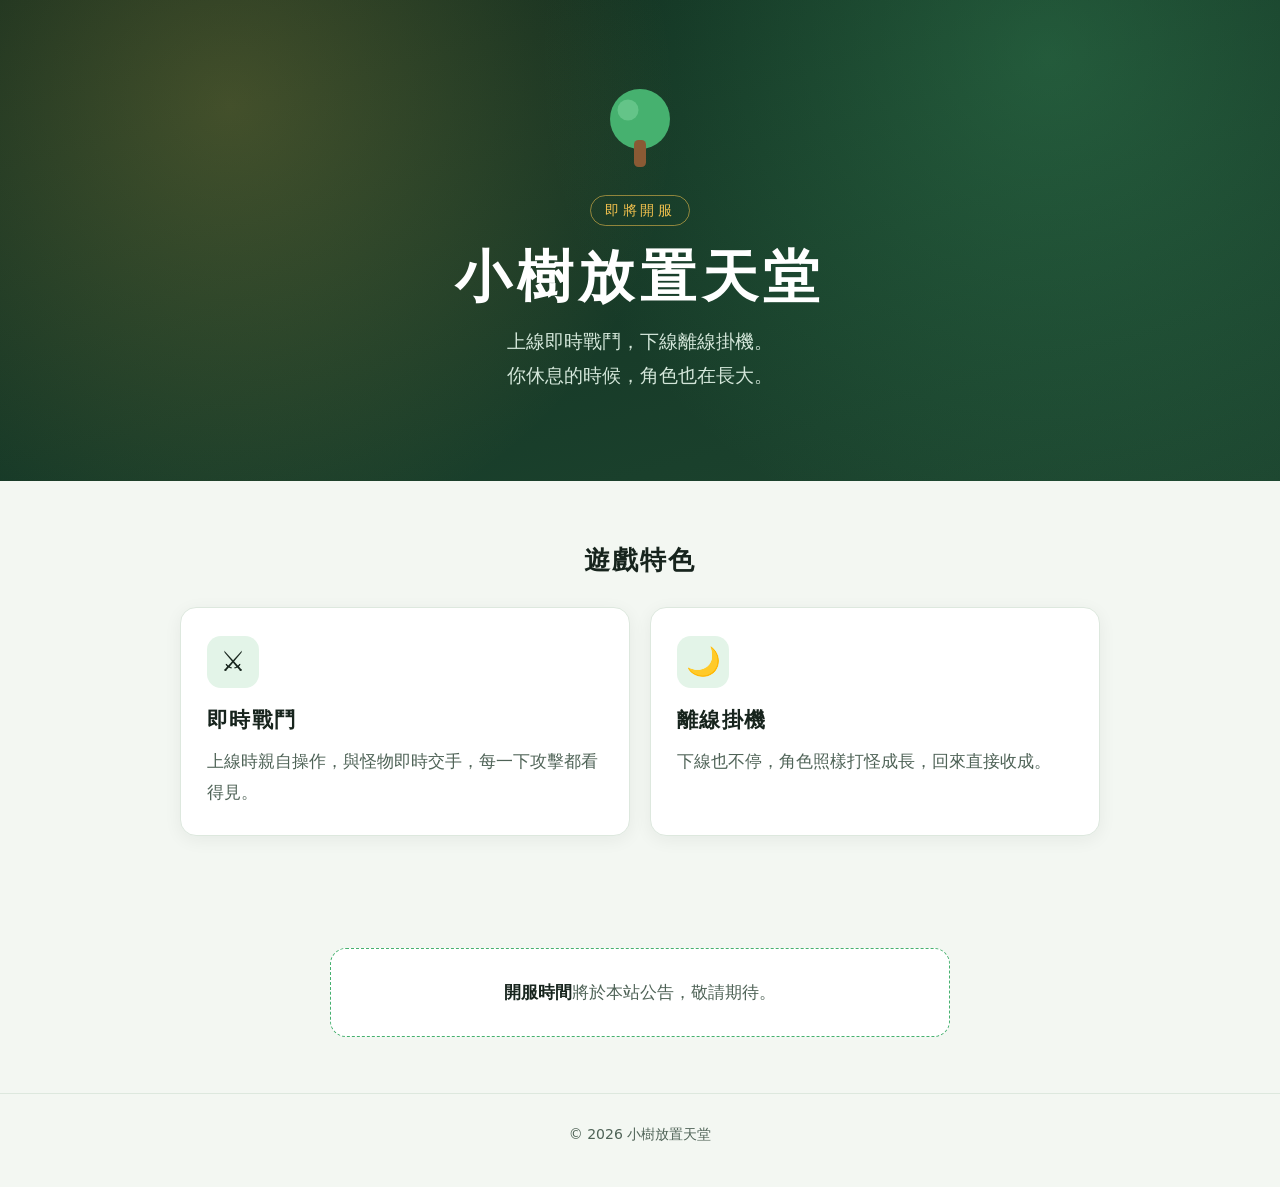
==== index.html @ 63364df4 "小樹放置天堂 即將開服首頁草稿 Co-Authored-By: Claude Opus 5.5 <noreply@anthropic.com>" ====
<!doctype html>
<html lang="zh-Hant">
<head>
<meta charset="utf-8">
<meta name="viewport" content="width=device-width, initial-scale=1">
<title>小樹放置天堂|即將開服</title>
<meta name="description" content="小樹放置天堂即將開服。上線即時戰鬥，下線離線掛機，角色不停成長。">
<meta name="theme-color" content="#0f2a1d">
<link rel="icon" href="data:image/svg+xml,%3Csvg xmlns='http://www.w3.org/2000/svg' viewBox='0 0 64 64'%3E%3Ccircle cx='32' cy='26' r='20' fill='%2346b16f'/%3E%3Crect x='28' y='40' width='8' height='18' rx='3' fill='%238a5a34'/%3E%3C/svg%3E">
<style>
  :root {
    --ink: #17241d;
    --ink-soft: #4f6357;
    --bg: #f3f7f2;
    --card: #ffffff;
    --line: #dde8de;
    --forest: #0f2a1d;
    --forest-2: #1d4630;
    --leaf: #46b16f;
    --leaf-soft: #e3f4e8;
    --sun: #f2c14e;
  }
  * { box-sizing: border-box; }
  body {
    margin: 0;
    background: var(--bg);
    color: var(--ink);
    font-family: "Noto Sans TC", "PingFang TC", "Microsoft JhengHei", system-ui, sans-serif;
    font-size: 17px;
    line-height: 1.8;
  }
  .wrap { max-width: 960px; margin: 0 auto; padding: 0 20px; }

  .hero {
    background:
      radial-gradient(circle at 18% 22%, rgba(242,193,78,.22), transparent 40%),
      radial-gradient(circle at 82% 12%, rgba(70,177,111,.30), transparent 45%),
      linear-gradient(165deg, var(--forest) 0%, var(--forest-2) 100%);
    color: #fff;
    padding: 80px 0 88px;
    text-align: center;
  }
  .tree { width: 96px; height: 96px; margin: 0 auto 18px; display: block; }
  .tag {
    display: inline-block; font-size: 14px; letter-spacing: .25em;
    color: var(--sun); border: 1px solid rgba(242,193,78,.55);
    padding: 2px 14px; border-radius: 999px; margin-bottom: 16px;
  }
  h1 { font-size: clamp(34px, 8vw, 56px); margin: 0 0 12px; letter-spacing: .1em; line-height: 1.25; }
  .lead { margin: 0 auto; max-width: 560px; color: #d3e6d9; font-size: 19px; }

  section { padding: 56px 0; }
  h2 { font-size: 26px; margin: 0 0 24px; letter-spacing: .08em; text-align: center; }

  .features { display: grid; grid-template-columns: repeat(auto-fit, minmax(260px, 1fr)); gap: 20px; }
  .card {
    background: var(--card); border: 1px solid var(--line); border-radius: 16px;
    padding: 28px 26px; box-shadow: 0 4px 18px rgba(15,42,29,.06);
  }
  .card .icon {
    width: 52px; height: 52px; border-radius: 14px; background: var(--leaf-soft);
    display: flex; align-items: center; justify-content: center; font-size: 28px; margin-bottom: 14px;
  }
  .card h3 { margin: 0 0 6px; font-size: 21px; letter-spacing: .06em; }
  .card p { margin: 0; color: var(--ink-soft); }

  .notice {
    background: var(--card); border: 1px dashed var(--leaf); border-radius: 16px;
    padding: 28px 24px; text-align: center; max-width: 620px; margin: 0 auto;
  }
  .notice p { margin: 0; color: var(--ink-soft); }
  .notice strong { color: var(--ink); }

  footer { padding: 28px 0 40px; text-align: center; color: var(--ink-soft); font-size: 14px; border-top: 1px solid var(--line); }
</style>
</head>
<body>

<header class="hero">
  <div class="wrap">
    <svg class="tree" viewBox="0 0 64 64" aria-hidden="true">
      <circle cx="32" cy="26" r="20" fill="#46b16f"/>
      <circle cx="24" cy="20" r="7" fill="#6cc98e" opacity=".8"/>
      <rect x="28" y="40" width="8" height="18" rx="3" fill="#8a5a34"/>
    </svg>
    <div class="tag">即將開服</div>
    <h1>小樹放置天堂</h1>
    <p class="lead">上線即時戰鬥，下線離線掛機。<br>你休息的時候，角色也在長大。</p>
  </div>
</header>

<main>
  <section>
    <div class="wrap">
      <h2>遊戲特色</h2>
      <div class="features">
        <div class="card">
          <div class="icon" aria-hidden="true">⚔️</div>
          <h3>即時戰鬥</h3>
          <p>上線時親自操作，與怪物即時交手，每一下攻擊都看得見。</p>
        </div>
        <div class="card">
          <div class="icon" aria-hidden="true">🌙</div>
          <h3>離線掛機</h3>
          <p>下線也不停，角色照樣打怪成長，回來直接收成。</p>
        </div>
      </div>
    </div>
  </section>

  <section>
    <div class="wrap">
      <div class="notice">
        <p><strong>開服時間</strong>將於本站公告，敬請期待。</p>
      </div>
    </div>
  </section>
</main>

<footer>
  <div class="wrap">© 2026 小樹放置天堂</div>
</footer>

</body>
</html>
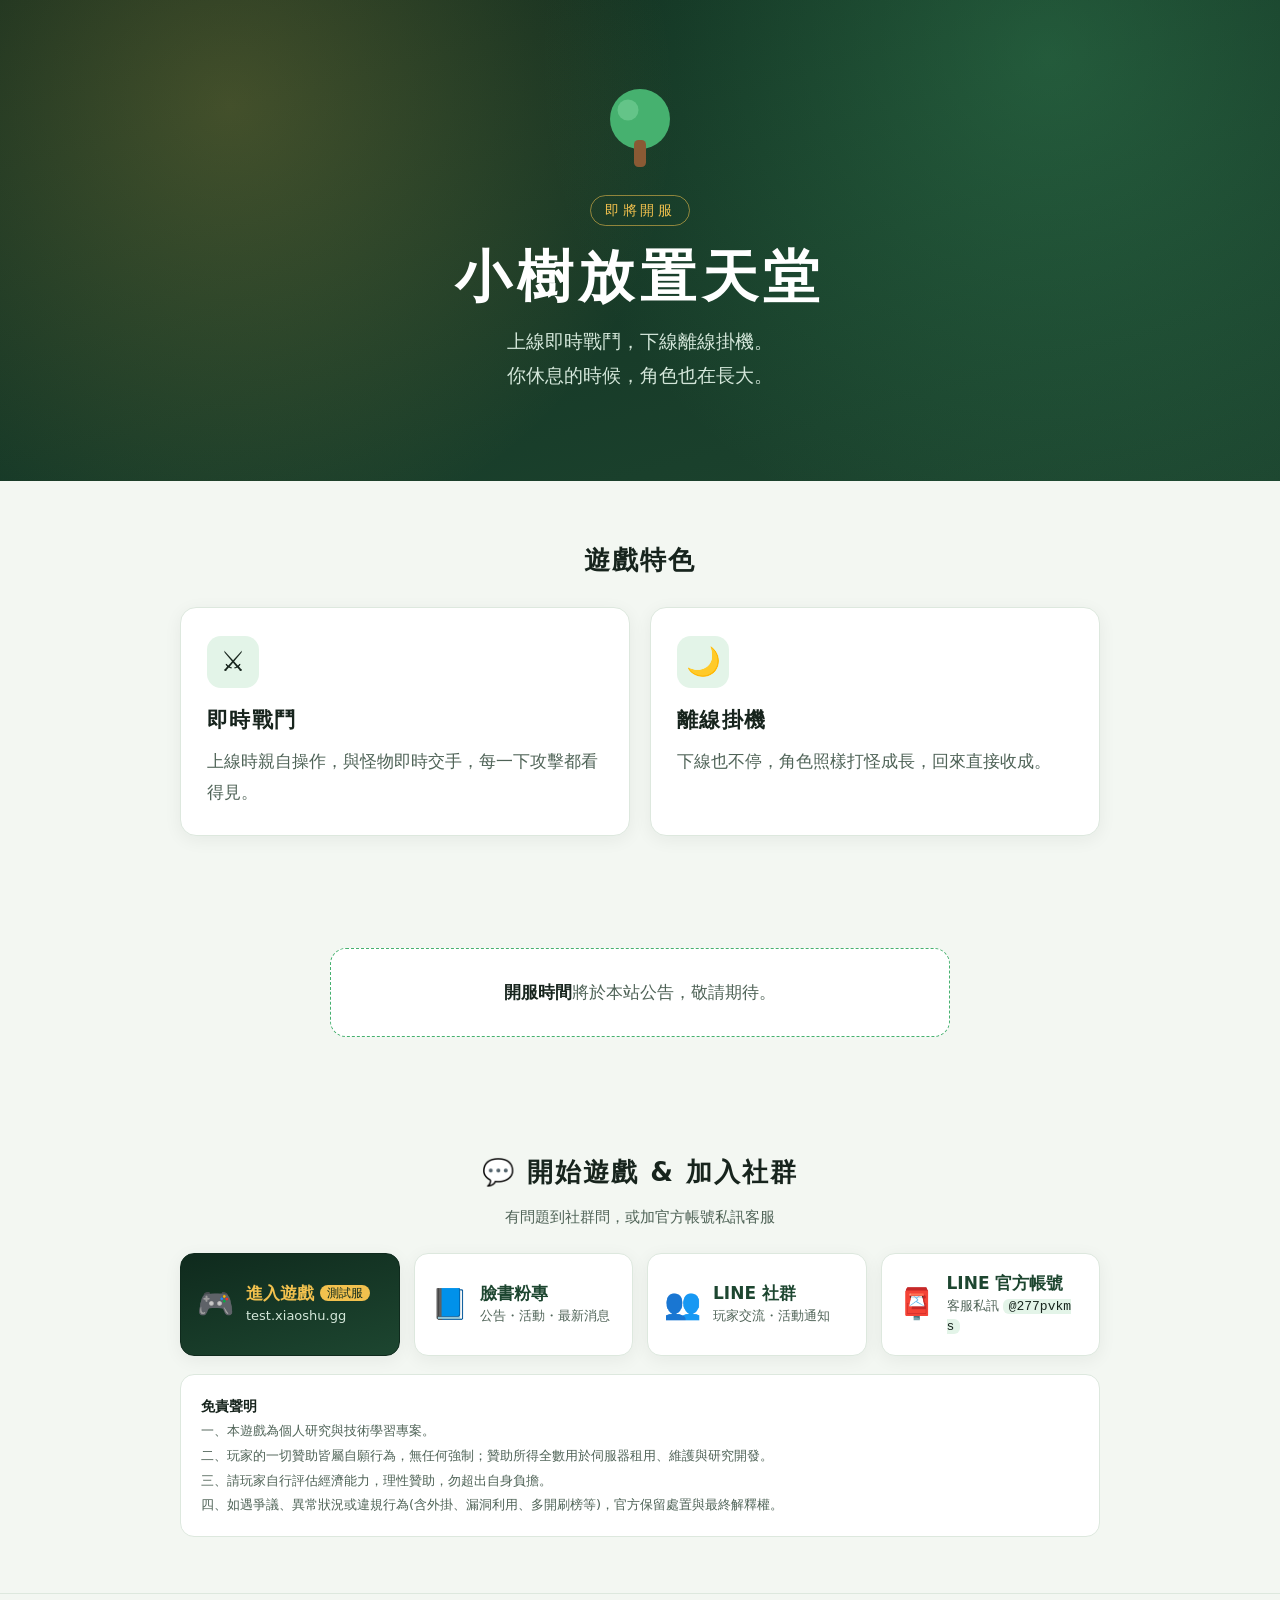
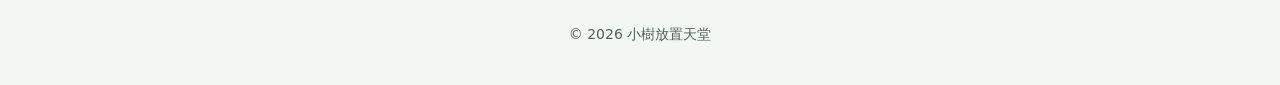
==== commit 3e231127: "首頁加「開始遊戲 & 加入社群」:進入遊戲(測試服)、臉書粉專、LINE 社群、LINE 官方帳號 @277pvkms+免責聲明 Co-Authored-By: Claude Opus 5.5 <no" ====
--- a/index.html
+++ b/index.html
@@ -71,6 +71,30 @@
   .notice p { margin: 0; color: var(--ink-soft); }
   .notice strong { color: var(--ink); }
 
+  /* 開始遊戲 & 加入社群(版面參考阿肥官網首頁最下方) */
+  .sub { text-align: center; color: var(--ink-soft); font-size: 15px; margin: -16px 0 22px; }
+  .links { display: grid; grid-template-columns: repeat(auto-fit, minmax(200px, 1fr)); gap: 14px; }
+  .link {
+    background: var(--card); border: 1px solid var(--line); border-radius: 14px;
+    padding: 18px 16px; display: flex; align-items: center; gap: 12px;
+    color: inherit; text-decoration: none; box-shadow: 0 4px 18px rgba(15,42,29,.06);
+    transition: border-color .15s, transform .15s;
+  }
+  .link:hover { border-color: var(--leaf); transform: translateY(-2px); }
+  .link .em { font-size: 30px; flex: none; line-height: 1; }
+  .link .tt { font-size: 17px; font-weight: bold; color: var(--forest-2); line-height: 1.4; }
+  .link .dd { font-size: 13px; color: var(--ink-soft); line-height: 1.5; word-break: break-all; }
+  .link.play { background: linear-gradient(165deg, var(--forest) 0%, var(--forest-2) 100%); border-color: var(--forest); }
+  .link.play .tt { color: var(--sun); }
+  .link.play .dd { color: #d3e6d9; }
+  .badge { font-size: 12px; font-weight: normal; color: var(--forest); background: var(--sun); padding: 1px 7px; border-radius: 999px; vertical-align: 2px; }
+  .lineid { font-family: Consolas, monospace; background: var(--leaf-soft); padding: 0 6px; border-radius: 6px; color: var(--ink); }
+  .disclaimer {
+    margin-top: 18px; background: var(--card); border: 1px solid var(--line); border-radius: 14px;
+    padding: 18px 20px; font-size: 13px; color: var(--ink-soft); line-height: 1.9;
+  }
+  .disclaimer b { color: var(--ink); font-size: 14px; }
+
   footer { padding: 28px 0 40px; text-align: center; color: var(--ink-soft); font-size: 14px; border-top: 1px solid var(--line); }
 </style>
 </head>
@@ -115,6 +139,25 @@
       </div>
     </div>
   </section>
+
+  <section>
+    <div class="wrap">
+      <h2>💬 開始遊戲 &amp; 加入社群</h2>
+      <p class="sub">有問題到社群問，或加官方帳號私訊客服</p>
+      <div class="links">
+        <a class="link play" href="https://test.xiaoshu.gg/play/" target="_blank" rel="noopener"><div class="em">🎮</div><div><div class="tt">進入遊戲 <span class="badge">測試服</span></div><div class="dd">test.xiaoshu.gg</div></div></a>
+        <a class="link" href="https://www.facebook.com/profile.php?id=61595933152010" target="_blank" rel="noopener"><div class="em">📘</div><div><div class="tt">臉書粉專</div><div class="dd">公告・活動・最新消息</div></div></a>
+        <a class="link" href="https://line.me/ti/g2/BRRPQ8UmRr-F0L3CgiE9GZdsnx08pMw7UhxCXg" target="_blank" rel="noopener"><div class="em">👥</div><div><div class="tt">LINE 社群</div><div class="dd">玩家交流・活動通知</div></div></a>
+        <a class="link" href="https://line.me/R/ti/p/%40277pvkms" target="_blank" rel="noopener"><div class="em">📮</div><div><div class="tt">LINE 官方帳號</div><div class="dd">客服私訊 <span class="lineid">@277pvkms</span></div></div></a>
+      </div>
+      <div class="disclaimer"><b>免責聲明</b><br>
+        一、本遊戲為個人研究與技術學習專案。<br>
+        二、玩家的一切贊助皆屬自願行為，無任何強制；贊助所得全數用於伺服器租用、維護與研究開發。<br>
+        三、請玩家自行評估經濟能力，理性贊助，勿超出自身負擔。<br>
+        四、如遇爭議、異常狀況或違規行為(含外掛、漏洞利用、多開刷榜等)，官方保留處置與最終解釋權。
+      </div>
+    </div>
+  </section>
 </main>
 
 <footer>
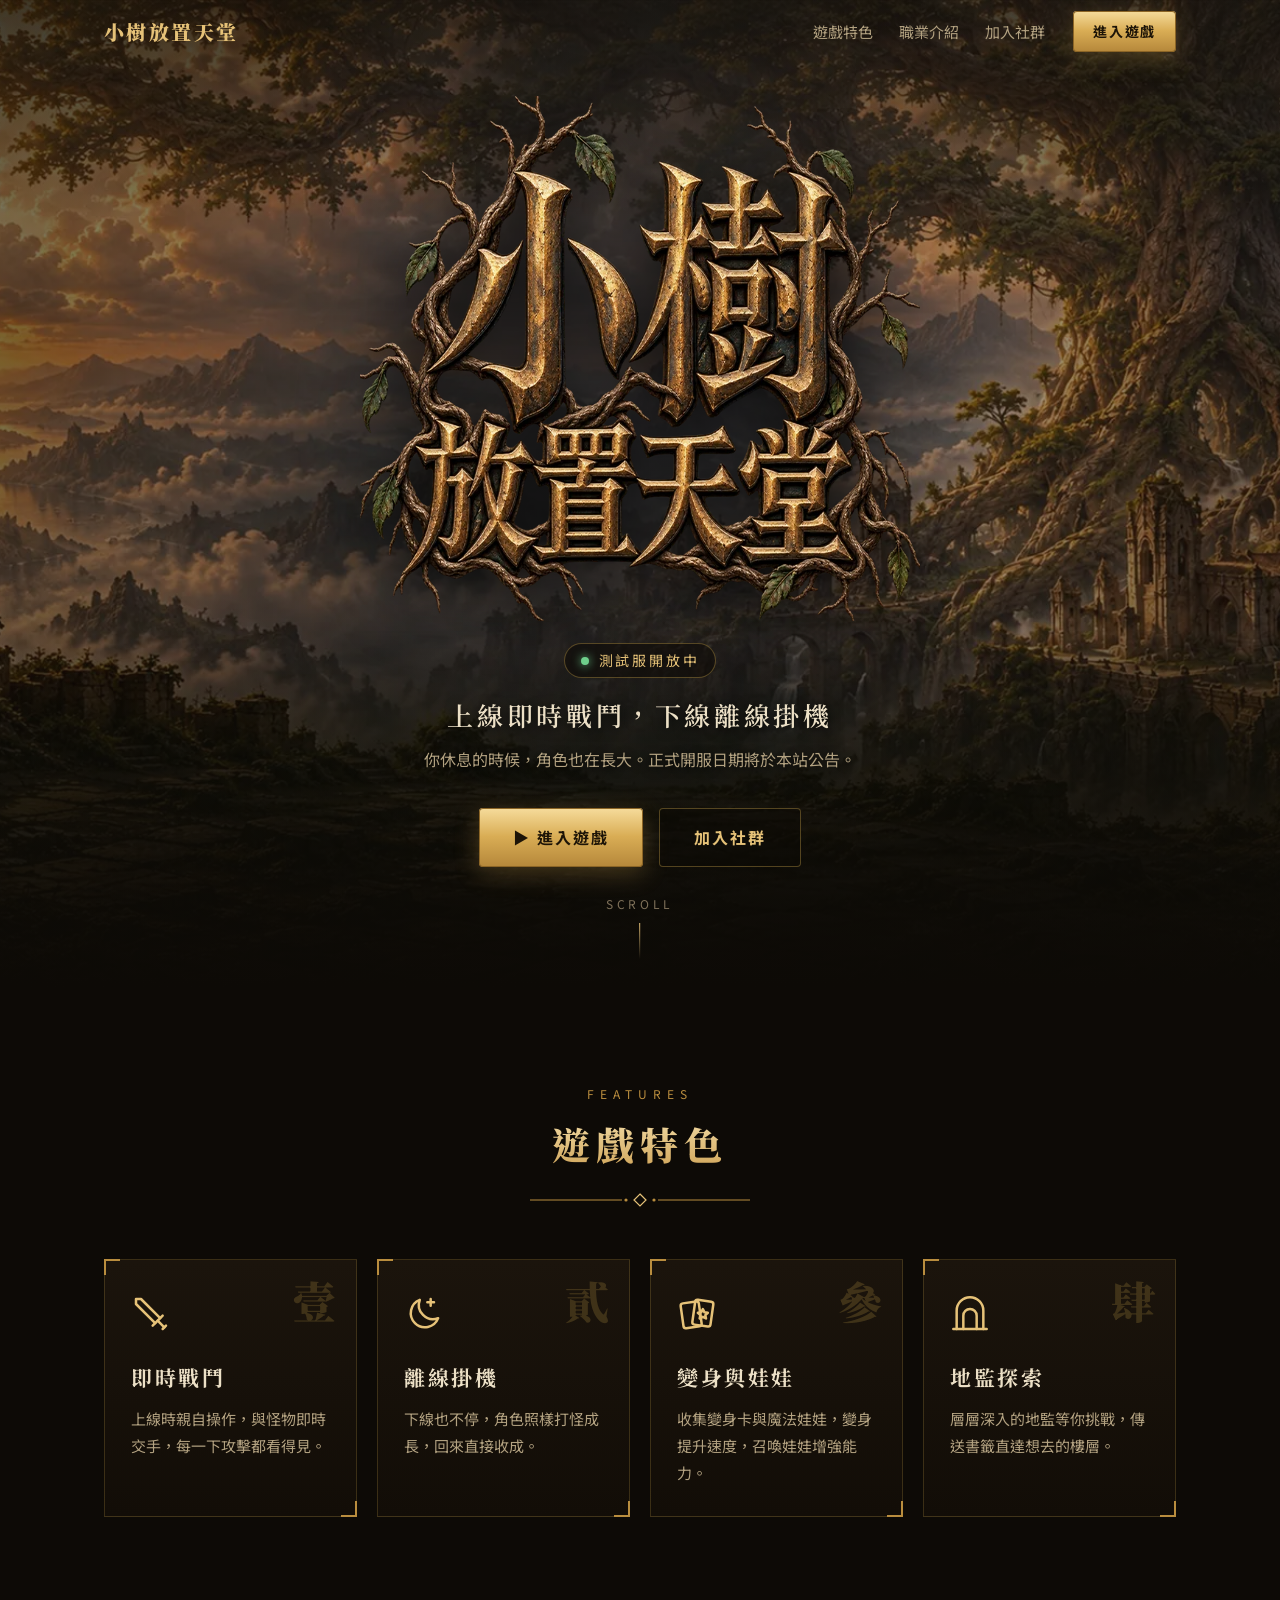
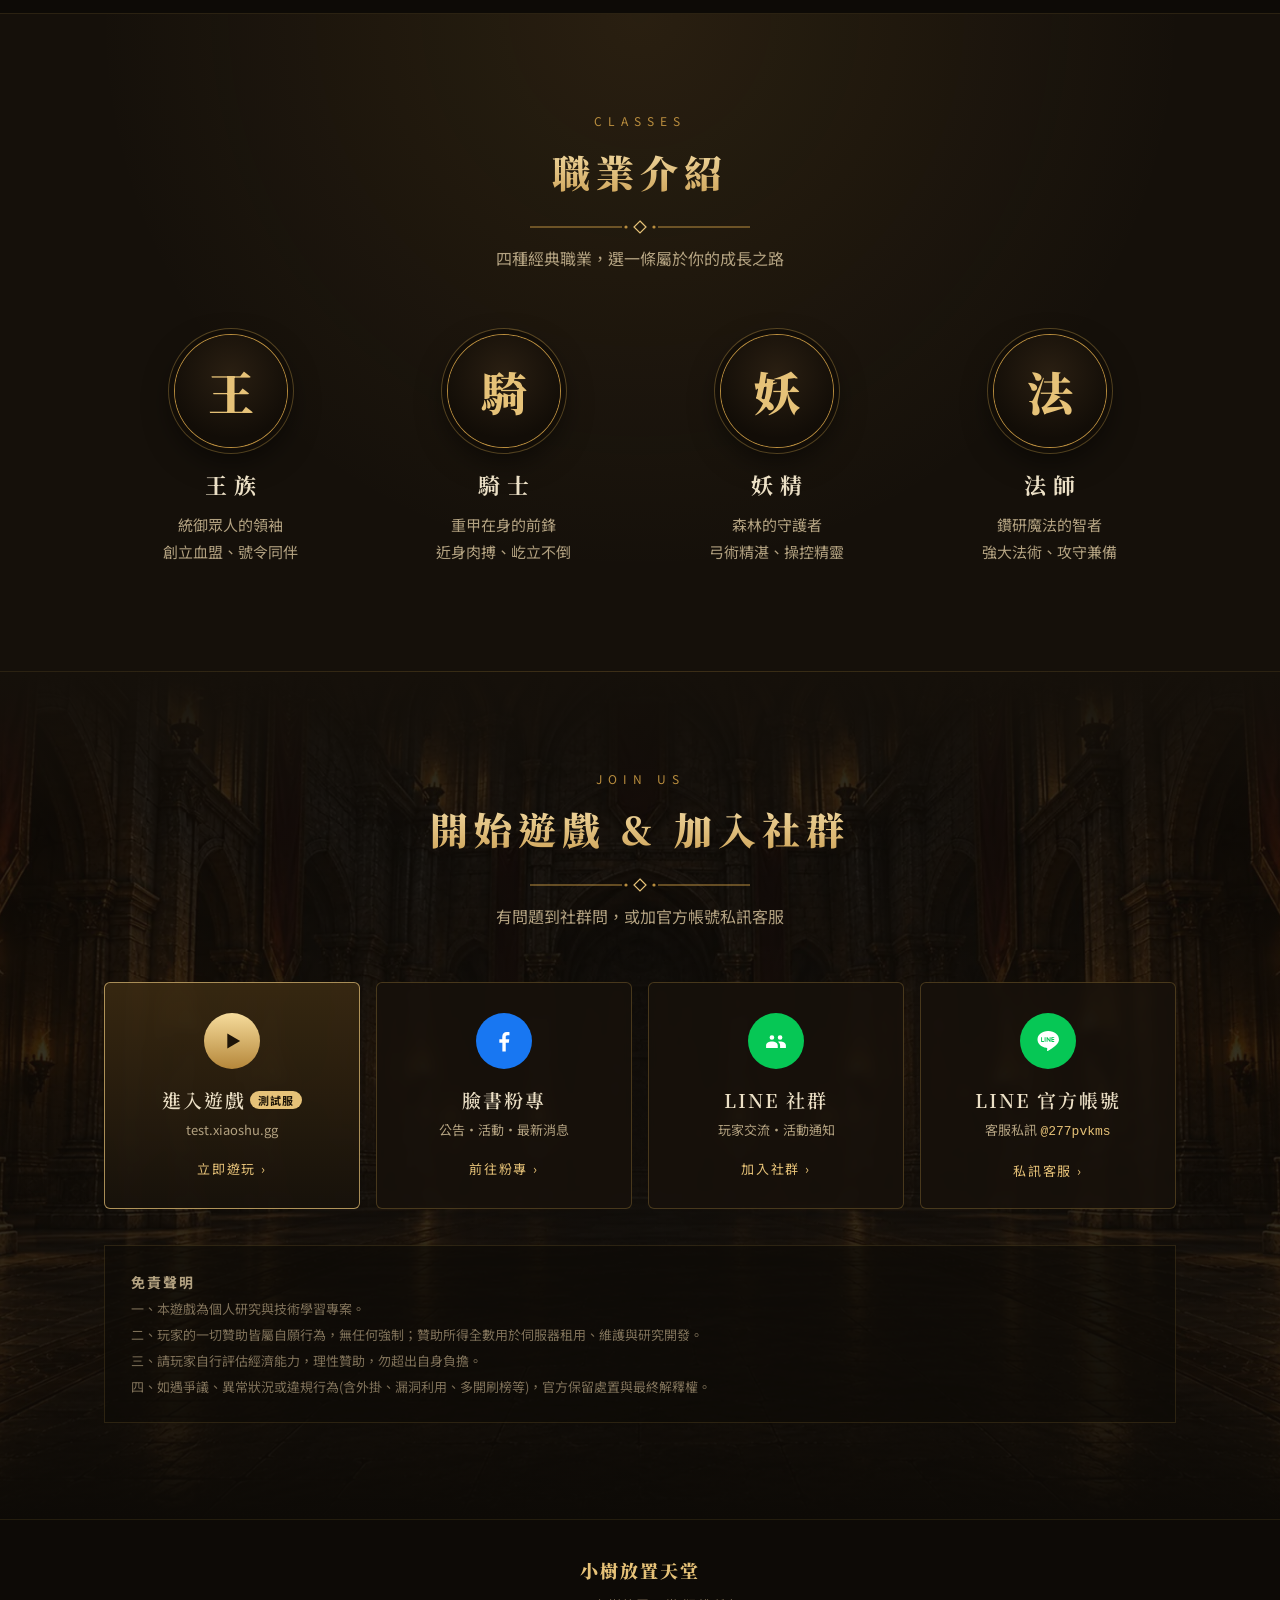
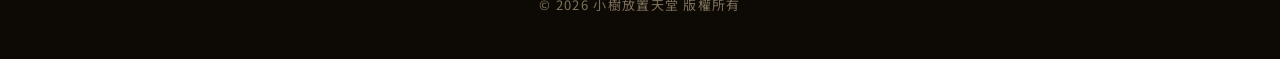
==== commit a980ba25: "官網改版:深色金屬古風(遊戲登入背景+金色標題字),加遊戲特色、職業介紹、社群入口、免責聲明 Co-Authored-By: Claude Opus 5.5 <noreply@anthropic.co" ====
--- a/index.html
+++ b/index.html
@@ -3,153 +3,334 @@
 <head>
 <meta charset="utf-8">
 <meta name="viewport" content="width=device-width, initial-scale=1">
-<title>小樹放置天堂|即將開服</title>
-<meta name="description" content="小樹放置天堂即將開服。上線即時戰鬥，下線離線掛機，角色不停成長。">
-<meta name="theme-color" content="#0f2a1d">
-<link rel="icon" href="data:image/svg+xml,%3Csvg xmlns='http://www.w3.org/2000/svg' viewBox='0 0 64 64'%3E%3Ccircle cx='32' cy='26' r='20' fill='%2346b16f'/%3E%3Crect x='28' y='40' width='8' height='18' rx='3' fill='%238a5a34'/%3E%3C/svg%3E">
+<title>小樹放置天堂|官方網站</title>
+<meta name="description" content="小樹放置天堂:上線即時戰鬥，下線離線掛機。王族、騎士、妖精、法師，收集變身與魔法娃娃，深入地監冒險。測試服開放中。">
+<meta name="theme-color" content="#0d0a06">
+<meta property="og:title" content="小樹放置天堂">
+<meta property="og:description" content="上線即時戰鬥，下線離線掛機。你休息的時候，角色也在長大。">
+<meta property="og:image" content="https://xiaoshu.gg/img/hero.webp">
+<link rel="icon" href="data:image/svg+xml,%3Csvg xmlns='http://www.w3.org/2000/svg' viewBox='0 0 64 64'%3E%3Crect width='64' height='64' rx='14' fill='%230d0a06'/%3E%3Ccircle cx='32' cy='26' r='17' fill='%23c9a24a'/%3E%3Crect x='28' y='38' width='8' height='18' rx='3' fill='%238a5a34'/%3E%3C/svg%3E">
+<link rel="preconnect" href="https://fonts.googleapis.com">
+<link rel="preconnect" href="https://fonts.gstatic.com" crossorigin>
+<link href="https://fonts.googleapis.com/css2?family=Noto+Serif+TC:wght@600;900&family=Noto+Sans+TC:wght@400;500;700&display=swap" rel="stylesheet">
+<link rel="preload" as="image" href="img/hero.webp" media="(min-width: 721px)">
+<link rel="preload" as="image" href="img/hero-m.webp" media="(max-width: 720px)">
 <style>
   :root {
-    --ink: #17241d;
-    --ink-soft: #4f6357;
-    --bg: #f3f7f2;
-    --card: #ffffff;
-    --line: #dde8de;
-    --forest: #0f2a1d;
-    --forest-2: #1d4630;
-    --leaf: #46b16f;
-    --leaf-soft: #e3f4e8;
-    --sun: #f2c14e;
+    --bg: #0d0a06;
+    --bg-2: #15100a;
+    --panel: rgba(24, 18, 11, .82);
+    --gold: #e6c278;
+    --gold-2: #b98d3e;
+    --gold-dim: rgba(201, 162, 74, .38);
+    --text: #ece0c6;
+    --text-soft: #b3a281;
+    --text-faint: #7f7159;
+    --serif: "Noto Serif TC", "Songti TC", "PMingLiU", serif;
+    --sans: "Noto Sans TC", "PingFang TC", "Microsoft JhengHei", system-ui, sans-serif;
   }
   * { box-sizing: border-box; }
+  html { scroll-behavior: smooth; }
   body {
-    margin: 0;
-    background: var(--bg);
-    color: var(--ink);
-    font-family: "Noto Sans TC", "PingFang TC", "Microsoft JhengHei", system-ui, sans-serif;
-    font-size: 17px;
-    line-height: 1.8;
-  }
-  .wrap { max-width: 960px; margin: 0 auto; padding: 0 20px; }
-
+    margin: 0; background: var(--bg); color: var(--text);
+    font-family: var(--sans); font-size: 16px; line-height: 1.8;
+    -webkit-font-smoothing: antialiased;
+  }
+  a { color: inherit; text-decoration: none; }
+  img { display: block; max-width: 100%; }
+  .wrap { max-width: 1120px; margin: 0 auto; padding: 0 24px; }
+
+  /* ── 上方導覽列 ── */
+  .nav {
+    position: fixed; inset: 0 0 auto; z-index: 10; height: 64px;
+    display: flex; align-items: center; transition: background .3s, border-color .3s;
+    border-bottom: 1px solid transparent;
+  }
+  .nav.solid { background: rgba(13, 10, 6, .9); backdrop-filter: blur(8px); border-color: rgba(201,162,74,.18); }
+  .nav .wrap { width: 100%; display: flex; align-items: center; gap: 28px; }
+  .brand { font-family: var(--serif); font-weight: 900; font-size: 20px; letter-spacing: .12em; color: var(--gold); margin-right: auto; }
+  .nav-links { display: flex; gap: 26px; font-size: 15px; color: var(--text-soft); }
+  .nav-links a:hover { color: var(--gold); }
+  .nav .btn { padding: 8px 20px; font-size: 14px; }
+
+  /* ── 按鈕 ── */
+  .btn {
+    display: inline-flex; align-items: center; justify-content: center; gap: 8px;
+    padding: 14px 34px; border-radius: 4px; font-weight: 700; letter-spacing: .12em;
+    transition: transform .15s, box-shadow .2s, background .2s;
+  }
+  .btn-gold {
+    color: #1d1407;
+    background: linear-gradient(180deg, #f6dc9c 0%, #d9ad55 48%, #b5873a 100%);
+    box-shadow: 0 0 0 1px #8c6526 inset, 0 6px 24px rgba(214, 168, 80, .28);
+  }
+  .btn-gold:hover { transform: translateY(-2px); box-shadow: 0 0 0 1px #8c6526 inset, 0 10px 32px rgba(214, 168, 80, .45); }
+  .btn-ghost { color: var(--gold); border: 1px solid var(--gold-dim); background: rgba(13,10,6,.45); }
+  .btn-ghost:hover { border-color: var(--gold); background: rgba(13,10,6,.7); }
+
+  /* ── 主視覺 ── */
   .hero {
+    position: relative; min-height: 100vh; min-height: 100svh;
+    display: flex; align-items: center; justify-content: center; text-align: center;
+    background: url(img/hero.webp) center 35% / cover no-repeat;
+    padding: 96px 0 120px;
+  }
+  .hero::before {
+    content: ""; position: absolute; inset: 0;
     background:
-      radial-gradient(circle at 18% 22%, rgba(242,193,78,.22), transparent 40%),
-      radial-gradient(circle at 82% 12%, rgba(70,177,111,.30), transparent 45%),
-      linear-gradient(165deg, var(--forest) 0%, var(--forest-2) 100%);
-    color: #fff;
-    padding: 80px 0 88px;
-    text-align: center;
-  }
-  .tree { width: 96px; height: 96px; margin: 0 auto 18px; display: block; }
-  .tag {
-    display: inline-block; font-size: 14px; letter-spacing: .25em;
-    color: var(--sun); border: 1px solid rgba(242,193,78,.55);
-    padding: 2px 14px; border-radius: 999px; margin-bottom: 16px;
-  }
-  h1 { font-size: clamp(34px, 8vw, 56px); margin: 0 0 12px; letter-spacing: .1em; line-height: 1.25; }
-  .lead { margin: 0 auto; max-width: 560px; color: #d3e6d9; font-size: 19px; }
-
-  section { padding: 56px 0; }
-  h2 { font-size: 26px; margin: 0 0 24px; letter-spacing: .08em; text-align: center; }
-
-  .features { display: grid; grid-template-columns: repeat(auto-fit, minmax(260px, 1fr)); gap: 20px; }
-  .card {
-    background: var(--card); border: 1px solid var(--line); border-radius: 16px;
-    padding: 28px 26px; box-shadow: 0 4px 18px rgba(15,42,29,.06);
-  }
-  .card .icon {
-    width: 52px; height: 52px; border-radius: 14px; background: var(--leaf-soft);
-    display: flex; align-items: center; justify-content: center; font-size: 28px; margin-bottom: 14px;
-  }
-  .card h3 { margin: 0 0 6px; font-size: 21px; letter-spacing: .06em; }
-  .card p { margin: 0; color: var(--ink-soft); }
-
-  .notice {
-    background: var(--card); border: 1px dashed var(--leaf); border-radius: 16px;
-    padding: 28px 24px; text-align: center; max-width: 620px; margin: 0 auto;
-  }
-  .notice p { margin: 0; color: var(--ink-soft); }
-  .notice strong { color: var(--ink); }
-
-  /* 開始遊戲 & 加入社群(版面參考阿肥官網首頁最下方) */
-  .sub { text-align: center; color: var(--ink-soft); font-size: 15px; margin: -16px 0 22px; }
-  .links { display: grid; grid-template-columns: repeat(auto-fit, minmax(200px, 1fr)); gap: 14px; }
+      radial-gradient(ellipse at 50% 42%, rgba(13,10,6,.15) 0%, rgba(13,10,6,.55) 70%),
+      linear-gradient(180deg, rgba(13,10,6,.55) 0%, rgba(13,10,6,0) 22%, rgba(13,10,6,0) 60%, var(--bg) 100%);
+  }
+  .hero > .wrap { position: relative; }
+  .logo { width: min(560px, 86vw); margin: 0 auto; filter: drop-shadow(0 10px 30px rgba(0,0,0,.7)); }
+  .status {
+    display: inline-flex; align-items: center; gap: 10px; margin: 22px 0 14px;
+    padding: 4px 16px; border: 1px solid var(--gold-dim); border-radius: 999px;
+    background: rgba(13,10,6,.55); color: var(--gold); font-size: 14px; letter-spacing: .2em;
+  }
+  .status i { width: 8px; height: 8px; border-radius: 50%; background: #6fd08c; box-shadow: 0 0 10px #6fd08c; }
+  .tagline {
+    font-family: var(--serif); font-weight: 600; font-size: clamp(19px, 2.6vw, 26px);
+    letter-spacing: .14em; margin: 0 0 6px; text-shadow: 0 2px 12px rgba(0,0,0,.85);
+  }
+  .tagline-2 { color: var(--text-soft); margin: 0 0 34px; text-shadow: 0 2px 10px rgba(0,0,0,.9); }
+  .cta { display: flex; gap: 16px; justify-content: center; flex-wrap: wrap; }
+  .scroll-cue {
+    position: absolute; left: 50%; bottom: 28px; transform: translateX(-50%);
+    color: var(--text-faint); font-size: 12px; letter-spacing: .3em; text-align: center;
+  }
+  .scroll-cue::after {
+    content: ""; display: block; width: 1px; height: 36px; margin: 8px auto 0;
+    background: linear-gradient(var(--gold), transparent); animation: drip 2s ease-in-out infinite;
+  }
+  @keyframes drip { 0%,100% { opacity: .3; transform: scaleY(.6); transform-origin: top; } 50% { opacity: 1; transform: scaleY(1); } }
+
+  /* ── 區塊標題 ── */
+  section { padding: 96px 0; position: relative; }
+  .sec-head { text-align: center; margin-bottom: 52px; }
+  .sec-head .en { font-size: 12px; letter-spacing: .5em; color: var(--gold-2); margin-bottom: 6px; }
+  .sec-head h2 {
+    font-family: var(--serif); font-weight: 900; font-size: clamp(28px, 4vw, 38px);
+    letter-spacing: .16em; margin: 0; color: var(--gold);
+    background: linear-gradient(180deg, #f7e3b0, #c99b4c); -webkit-background-clip: text; background-clip: text; -webkit-text-fill-color: transparent;
+  }
+  .sec-head p { color: var(--text-soft); margin: 10px 0 0; }
+  .orn { display: block; width: 220px; height: 14px; margin: 14px auto 0; }
+
+  /* ── 遊戲特色 ── */
+  .features { display: grid; grid-template-columns: repeat(4, 1fr); gap: 20px; }
+  .feat {
+    position: relative; padding: 34px 26px 30px; background: linear-gradient(180deg, #1b140c, #120d07);
+    border: 1px solid rgba(201,162,74,.22);
+    transition: border-color .2s, transform .2s;
+  }
+  .feat::before, .feat::after {
+    content: ""; position: absolute; width: 14px; height: 14px; border: 2px solid var(--gold-2);
+  }
+  .feat::before { top: -1px; left: -1px; border-right: 0; border-bottom: 0; }
+  .feat::after { bottom: -1px; right: -1px; border-left: 0; border-top: 0; }
+  .feat:hover { border-color: rgba(230,194,120,.55); transform: translateY(-4px); }
+  .feat .no { font-family: var(--serif); font-weight: 900; font-size: 44px; line-height: 1; color: rgba(201,162,74,.22); position: absolute; top: 18px; right: 20px; }
+  .feat svg { width: 40px; height: 40px; color: var(--gold); margin-bottom: 18px; }
+  .feat h3 { font-family: var(--serif); font-size: 21px; letter-spacing: .12em; margin: 0 0 8px; color: var(--text); }
+  .feat p { margin: 0; color: var(--text-soft); font-size: 15px; }
+
+  /* ── 職業 ── */
+  .classes-sec { background: radial-gradient(ellipse at 50% 0%, rgba(185,141,62,.12), transparent 60%), var(--bg-2); border-top: 1px solid rgba(201,162,74,.12); border-bottom: 1px solid rgba(201,162,74,.12); }
+  .classes { display: grid; grid-template-columns: repeat(4, 1fr); gap: 20px; }
+  .cls { text-align: center; padding: 10px 12px; }
+  .seal {
+    width: 112px; height: 112px; margin: 0 auto 18px; border-radius: 50%; display: grid; place-items: center;
+    font-family: var(--serif); font-weight: 900; font-size: 46px; color: var(--gold);
+    background: radial-gradient(circle at 50% 35%, #2a1f12, #120d07 70%);
+    box-shadow: 0 0 0 1px var(--gold-2), 0 0 0 6px #120d07, 0 0 0 7px rgba(201,162,74,.35), 0 12px 30px rgba(0,0,0,.6);
+    transition: box-shadow .25s, color .25s;
+  }
+  .cls:hover .seal { color: #fff3d0; box-shadow: 0 0 0 1px var(--gold), 0 0 0 6px #120d07, 0 0 0 7px var(--gold), 0 0 34px rgba(230,194,120,.35); }
+  .cls h3 { font-family: var(--serif); font-size: 22px; letter-spacing: .3em; margin: 0 0 6px; text-indent: .3em; }
+  .cls p { color: var(--text-soft); margin: 0; font-size: 15px; }
+
+  /* ── 社群 ── */
+  .join { background: url(img/hall.webp) center / cover no-repeat; }
+  .join::before { content: ""; position: absolute; inset: 0; background: linear-gradient(180deg, var(--bg-2) 0%, rgba(13,10,6,.82) 18%, rgba(13,10,6,.86) 82%, var(--bg) 100%); }
+  .join > .wrap { position: relative; }
+  .links { display: grid; grid-template-columns: repeat(4, 1fr); gap: 16px; }
   .link {
-    background: var(--card); border: 1px solid var(--line); border-radius: 14px;
-    padding: 18px 16px; display: flex; align-items: center; gap: 12px;
-    color: inherit; text-decoration: none; box-shadow: 0 4px 18px rgba(15,42,29,.06);
-    transition: border-color .15s, transform .15s;
-  }
-  .link:hover { border-color: var(--leaf); transform: translateY(-2px); }
-  .link .em { font-size: 30px; flex: none; line-height: 1; }
-  .link .tt { font-size: 17px; font-weight: bold; color: var(--forest-2); line-height: 1.4; }
-  .link .dd { font-size: 13px; color: var(--ink-soft); line-height: 1.5; word-break: break-all; }
-  .link.play { background: linear-gradient(165deg, var(--forest) 0%, var(--forest-2) 100%); border-color: var(--forest); }
-  .link.play .tt { color: var(--sun); }
-  .link.play .dd { color: #d3e6d9; }
-  .badge { font-size: 12px; font-weight: normal; color: var(--forest); background: var(--sun); padding: 1px 7px; border-radius: 999px; vertical-align: 2px; }
-  .lineid { font-family: Consolas, monospace; background: var(--leaf-soft); padding: 0 6px; border-radius: 6px; color: var(--ink); }
+    display: flex; flex-direction: column; align-items: center; text-align: center; gap: 4px;
+    padding: 30px 18px 26px; background: var(--panel); backdrop-filter: blur(4px);
+    border: 1px solid rgba(201,162,74,.28); border-radius: 6px;
+    transition: border-color .2s, transform .2s, box-shadow .2s;
+  }
+  .link:hover { border-color: var(--gold); transform: translateY(-4px); box-shadow: 0 14px 36px rgba(0,0,0,.5), 0 0 24px rgba(230,194,120,.12); }
+  .link .ic { width: 56px; height: 56px; border-radius: 50%; display: grid; place-items: center; margin-bottom: 10px; color: #fff; }
+  .link .ic svg { width: 28px; height: 28px; }
+  .ic.play { background: linear-gradient(180deg, #f6dc9c, #b5873a); color: #1d1407; }
+  .ic.fb { background: #1877f2; }
+  .ic.line { background: #06c755; }
+  .link .tt { font-family: var(--serif); font-size: 19px; font-weight: 600; letter-spacing: .1em; color: var(--text); }
+  .link .dd { font-size: 13px; color: var(--text-soft); }
+  .link .go { margin-top: 12px; font-size: 13px; color: var(--gold); letter-spacing: .15em; }
+  .link.featured { border-color: rgba(230,194,120,.7); background: linear-gradient(180deg, rgba(58,42,18,.9), rgba(24,18,11,.9)); }
+  .badge { font-family: var(--sans); font-size: 11px; font-weight: 700; letter-spacing: .1em; color: #1d1407; background: var(--gold); padding: 1px 8px; border-radius: 999px; vertical-align: 3px; margin-left: 4px; }
+  .lineid { font-family: Consolas, monospace; color: var(--gold); }
+
   .disclaimer {
-    margin-top: 18px; background: var(--card); border: 1px solid var(--line); border-radius: 14px;
-    padding: 18px 20px; font-size: 13px; color: var(--ink-soft); line-height: 1.9;
-  }
-  .disclaimer b { color: var(--ink); font-size: 14px; }
-
-  footer { padding: 28px 0 40px; text-align: center; color: var(--ink-soft); font-size: 14px; border-top: 1px solid var(--line); }
+    margin-top: 36px; padding: 22px 26px; border: 1px solid rgba(201,162,74,.16);
+    background: rgba(13,10,6,.7); font-size: 13px; color: var(--text-faint); line-height: 2;
+  }
+  .disclaimer b { color: var(--text-soft); font-size: 14px; letter-spacing: .15em; }
+
+  footer { padding: 34px 0 44px; text-align: center; color: var(--text-faint); font-size: 13px; letter-spacing: .1em; border-top: 1px solid rgba(201,162,74,.12); }
+  footer .brand { display: block; margin: 0 0 6px; font-size: 18px; }
+
+  /* ── 平板/手機 ── */
+  @media (max-width: 960px) {
+    .features, .classes, .links { grid-template-columns: repeat(2, 1fr); }
+  }
+  @media (max-width: 720px) {
+    .nav-links { display: none; }
+    .hero { background-image: url(img/hero-m.webp); background-position: center 30%; padding: 84px 0 96px; }
+    .logo { width: min(250px, 66vw); }
+    .status { margin-top: 14px; }
+    section { padding: 72px 0; }
+    .wrap { padding: 0 16px; }
+    .btn { padding: 13px 26px; }
+    .cta .btn { flex: 1 1 100%; max-width: 320px; }
+    .classes { gap: 28px 12px; }
+    .seal { width: 92px; height: 92px; font-size: 38px; }
+  }
+  @media (max-width: 480px) {
+    .features, .links { grid-template-columns: 1fr; }
+    .link { flex-direction: row; text-align: left; padding: 18px; gap: 14px; }
+    .link .ic { margin: 0; flex: none; width: 48px; height: 48px; }
+    .link .go { display: none; }
+  }
+  @media (prefers-reduced-motion: reduce) {
+    html { scroll-behavior: auto; }
+    .scroll-cue::after { animation: none; }
+    .feat, .link, .btn { transition: none; }
+  }
 </style>
 </head>
 <body>
 
-<header class="hero">
+<svg width="0" height="0" style="position:absolute" aria-hidden="true">
+  <defs>
+    <symbol id="orn" viewBox="0 0 220 14"><path d="M0 7h92M128 7h92" stroke="#b98d3e" stroke-width="1"/><path d="M110 1l6 6-6 6-6-6z" fill="none" stroke="#e6c278" stroke-width="1.2"/><circle cx="96" cy="7" r="1.6" fill="#b98d3e"/><circle cx="124" cy="7" r="1.6" fill="#b98d3e"/></symbol>
+  </defs>
+</svg>
+
+<nav class="nav" id="nav">
   <div class="wrap">
-    <svg class="tree" viewBox="0 0 64 64" aria-hidden="true">
-      <circle cx="32" cy="26" r="20" fill="#46b16f"/>
-      <circle cx="24" cy="20" r="7" fill="#6cc98e" opacity=".8"/>
-      <rect x="28" y="40" width="8" height="18" rx="3" fill="#8a5a34"/>
-    </svg>
-    <div class="tag">即將開服</div>
-    <h1>小樹放置天堂</h1>
-    <p class="lead">上線即時戰鬥，下線離線掛機。<br>你休息的時候，角色也在長大。</p>
+    <a class="brand" href="#top">小樹放置天堂</a>
+    <div class="nav-links">
+      <a href="#features">遊戲特色</a>
+      <a href="#classes">職業介紹</a>
+      <a href="#join">加入社群</a>
+    </div>
+    <a class="btn btn-gold" href="https://test.xiaoshu.gg/play/" target="_blank" rel="noopener">進入遊戲</a>
   </div>
+</nav>
+
+<header class="hero" id="top">
+  <div class="wrap">
+    <h1 style="margin:0"><img class="logo" src="img/logo.webp" width="760" height="525" alt="小樹放置天堂"></h1>
+    <div class="status"><i></i>測試服開放中</div>
+    <p class="tagline">上線即時戰鬥，下線離線掛機</p>
+    <p class="tagline-2">你休息的時候，角色也在長大。正式開服日期將於本站公告。</p>
+    <div class="cta">
+      <a class="btn btn-gold" href="https://test.xiaoshu.gg/play/" target="_blank" rel="noopener">▶ 進入遊戲</a>
+      <a class="btn btn-ghost" href="#join">加入社群</a>
+    </div>
+  </div>
+  <div class="scroll-cue">SCROLL</div>
 </header>
 
 <main>
-  <section>
+  <section id="features">
     <div class="wrap">
-      <h2>遊戲特色</h2>
+      <div class="sec-head">
+        <div class="en">FEATURES</div>
+        <h2>遊戲特色</h2>
+        <svg class="orn"><use href="#orn"/></svg>
+      </div>
       <div class="features">
-        <div class="card">
-          <div class="icon" aria-hidden="true">⚔️</div>
+        <div class="feat">
+          <span class="no">壹</span>
+          <svg viewBox="0 0 24 24" fill="none" stroke="currentColor" stroke-width="1.5" stroke-linecap="round" stroke-linejoin="round" aria-hidden="true"><path d="M14.5 17.5 3 6V3h3l11.5 11.5"/><path d="m13 19 6-6"/><path d="m16 16 4 4"/><path d="m19 21 2-2"/></svg>
           <h3>即時戰鬥</h3>
           <p>上線時親自操作，與怪物即時交手，每一下攻擊都看得見。</p>
         </div>
-        <div class="card">
-          <div class="icon" aria-hidden="true">🌙</div>
+        <div class="feat">
+          <span class="no">貳</span>
+          <svg viewBox="0 0 24 24" fill="none" stroke="currentColor" stroke-width="1.5" stroke-linecap="round" stroke-linejoin="round" aria-hidden="true"><path d="M20.5 14.5A8.5 8.5 0 0 1 9.5 3.5a8.5 8.5 0 1 0 11 11z"/><path d="M16 3v4M14 5h4"/></svg>
           <h3>離線掛機</h3>
           <p>下線也不停，角色照樣打怪成長，回來直接收成。</p>
         </div>
+        <div class="feat">
+          <span class="no">參</span>
+          <svg viewBox="0 0 24 24" fill="none" stroke="currentColor" stroke-width="1.5" stroke-linecap="round" stroke-linejoin="round" aria-hidden="true"><rect x="3" y="5" width="11" height="15" rx="1.5" transform="rotate(-8 8.5 12.5)"/><rect x="10" y="4" width="11" height="15" rx="1.5" transform="rotate(8 15.5 11.5)"/><path d="m15.5 9 1 2 2 .3-1.5 1.4.4 2-1.9-1-1.9 1 .4-2-1.5-1.4 2-.3z"/></svg>
+          <h3>變身與娃娃</h3>
+          <p>收集變身卡與魔法娃娃，變身提升速度，召喚娃娃增強能力。</p>
+        </div>
+        <div class="feat">
+          <span class="no">肆</span>
+          <svg viewBox="0 0 24 24" fill="none" stroke="currentColor" stroke-width="1.5" stroke-linecap="round" stroke-linejoin="round" aria-hidden="true"><path d="M4 21V10a8 8 0 0 1 16 0v11"/><path d="M8 21v-8a4 4 0 0 1 8 0v8"/><path d="M2 21h20"/></svg>
+          <h3>地監探索</h3>
+          <p>層層深入的地監等你挑戰，傳送書籤直達想去的樓層。</p>
+        </div>
       </div>
     </div>
   </section>
 
-  <section>
+  <section class="classes-sec" id="classes">
     <div class="wrap">
-      <div class="notice">
-        <p><strong>開服時間</strong>將於本站公告，敬請期待。</p>
+      <div class="sec-head">
+        <div class="en">CLASSES</div>
+        <h2>職業介紹</h2>
+        <svg class="orn"><use href="#orn"/></svg>
+        <p>四種經典職業，選一條屬於你的成長之路</p>
+      </div>
+      <div class="classes">
+        <div class="cls"><div class="seal">王</div><h3>王族</h3><p>統御眾人的領袖<br>創立血盟、號令同伴</p></div>
+        <div class="cls"><div class="seal">騎</div><h3>騎士</h3><p>重甲在身的前鋒<br>近身肉搏、屹立不倒</p></div>
+        <div class="cls"><div class="seal">妖</div><h3>妖精</h3><p>森林的守護者<br>弓術精湛、操控精靈</p></div>
+        <div class="cls"><div class="seal">法</div><h3>法師</h3><p>鑽研魔法的智者<br>強大法術、攻守兼備</p></div>
       </div>
     </div>
   </section>
 
-  <section>
+  <section class="join" id="join">
     <div class="wrap">
-      <h2>💬 開始遊戲 &amp; 加入社群</h2>
-      <p class="sub">有問題到社群問，或加官方帳號私訊客服</p>
+      <div class="sec-head">
+        <div class="en">JOIN US</div>
+        <h2>開始遊戲 &amp; 加入社群</h2>
+        <svg class="orn"><use href="#orn"/></svg>
+        <p>有問題到社群問，或加官方帳號私訊客服</p>
+      </div>
       <div class="links">
-        <a class="link play" href="https://test.xiaoshu.gg/play/" target="_blank" rel="noopener"><div class="em">🎮</div><div><div class="tt">進入遊戲 <span class="badge">測試服</span></div><div class="dd">test.xiaoshu.gg</div></div></a>
-        <a class="link" href="https://www.facebook.com/profile.php?id=61595933152010" target="_blank" rel="noopener"><div class="em">📘</div><div><div class="tt">臉書粉專</div><div class="dd">公告・活動・最新消息</div></div></a>
-        <a class="link" href="https://line.me/ti/g2/BRRPQ8UmRr-F0L3CgiE9GZdsnx08pMw7UhxCXg" target="_blank" rel="noopener"><div class="em">👥</div><div><div class="tt">LINE 社群</div><div class="dd">玩家交流・活動通知</div></div></a>
-        <a class="link" href="https://line.me/R/ti/p/%40277pvkms" target="_blank" rel="noopener"><div class="em">📮</div><div><div class="tt">LINE 官方帳號</div><div class="dd">客服私訊 <span class="lineid">@277pvkms</span></div></div></a>
-      </div>
+        <a class="link featured" href="https://test.xiaoshu.gg/play/" target="_blank" rel="noopener">
+          <div class="ic play"><svg viewBox="0 0 24 24" fill="currentColor" aria-hidden="true"><path d="M8 5.5v13l11-6.5z"/></svg></div>
+          <div><div class="tt">進入遊戲<span class="badge">測試服</span></div><div class="dd">test.xiaoshu.gg</div></div>
+          <div class="go">立即遊玩 ›</div>
+        </a>
+        <a class="link" href="https://www.facebook.com/profile.php?id=61595933152010" target="_blank" rel="noopener">
+          <div class="ic fb"><svg viewBox="0 0 24 24" fill="currentColor" aria-hidden="true"><path d="M13.5 21v-7.5h2.6l.4-3h-3V8.6c0-.9.3-1.5 1.6-1.5h1.6V4.4c-.3 0-1.2-.1-2.3-.1-2.3 0-3.9 1.4-3.9 4v2.2H8v3h2.6V21z"/></svg></div>
+          <div><div class="tt">臉書粉專</div><div class="dd">公告・活動・最新消息</div></div>
+          <div class="go">前往粉專 ›</div>
+        </a>
+        <a class="link" href="https://line.me/ti/g2/BRRPQ8UmRr-F0L3CgiE9GZdsnx08pMw7UhxCXg" target="_blank" rel="noopener">
+          <div class="ic line"><svg viewBox="0 0 24 24" fill="currentColor" aria-hidden="true"><path d="M8.5 11a2 2 0 1 0 0-4 2 2 0 0 0 0 4zm7 0a2 2 0 1 0 0-4 2 2 0 0 0 0 4zM8.5 12.5c-2.5 0-5 1.3-5 3.3V18h10v-2.2c0-2-2.5-3.3-5-3.3zm7 0c-.6 0-1.2.1-1.8.2 1 .8 1.8 1.8 1.8 3.1V18h5v-2.2c0-2-2.5-3.3-5-3.3z"/></svg></div>
+          <div><div class="tt">LINE 社群</div><div class="dd">玩家交流・活動通知</div></div>
+          <div class="go">加入社群 ›</div>
+        </a>
+        <a class="link" href="https://line.me/R/ti/p/%40277pvkms" target="_blank" rel="noopener">
+          <div class="ic line"><svg viewBox="0 0 24 24" fill="currentColor" aria-hidden="true"><path d="M12 3.5c-5 0-9 3.2-9 7.2 0 3.6 3.2 6.6 7.5 7.1.3.1.7.2.8.5.1.3 0 .7 0 .9l-.1.8c0 .2-.2.9.8.5s5.4-3.2 7.4-5.4c1.4-1.5 2-3 2-4.4 0-4-4-7.2-9-7.2zM8.3 12.9H6.5a.4.4 0 0 1-.4-.4V8.9a.4.4 0 0 1 .8 0v3.2h1.4a.4.4 0 0 1 0 .8zm1.6-.4a.4.4 0 0 1-.8 0V8.9a.4.4 0 0 1 .8 0zm4.3 0a.4.4 0 0 1-.7.2l-1.9-2.5v2.3a.4.4 0 0 1-.8 0V8.9a.4.4 0 0 1 .7-.2l1.9 2.5V8.9a.4.4 0 0 1 .8 0zm2.9-2.2a.4.4 0 0 1 0 .8h-1.4v.9h1.4a.4.4 0 0 1 0 .8h-1.8a.4.4 0 0 1-.4-.4V8.9c0-.2.2-.4.4-.4h1.8a.4.4 0 0 1 0 .8h-1.4v.9z"/></svg></div>
+          <div><div class="tt">LINE 官方帳號</div><div class="dd">客服私訊 <span class="lineid">@277pvkms</span></div></div>
+          <div class="go">私訊客服 ›</div>
+        </a>
+      </div>
+
       <div class="disclaimer"><b>免責聲明</b><br>
         一、本遊戲為個人研究與技術學習專案。<br>
         二、玩家的一切贊助皆屬自願行為，無任何強制；贊助所得全數用於伺服器租用、維護與研究開發。<br>
@@ -161,8 +342,16 @@
 </main>
 
 <footer>
-  <div class="wrap">© 2026 小樹放置天堂</div>
+  <div class="wrap"><span class="brand">小樹放置天堂</span>© 2026 小樹放置天堂 版權所有</div>
 </footer>
 
+<script>
+  (function () {
+    var nav = document.getElementById('nav');
+    function onScroll() { nav.classList.toggle('solid', window.scrollY > 40); }
+    window.addEventListener('scroll', onScroll, { passive: true });
+    onScroll();
+  })();
+</script>
 </body>
 </html>
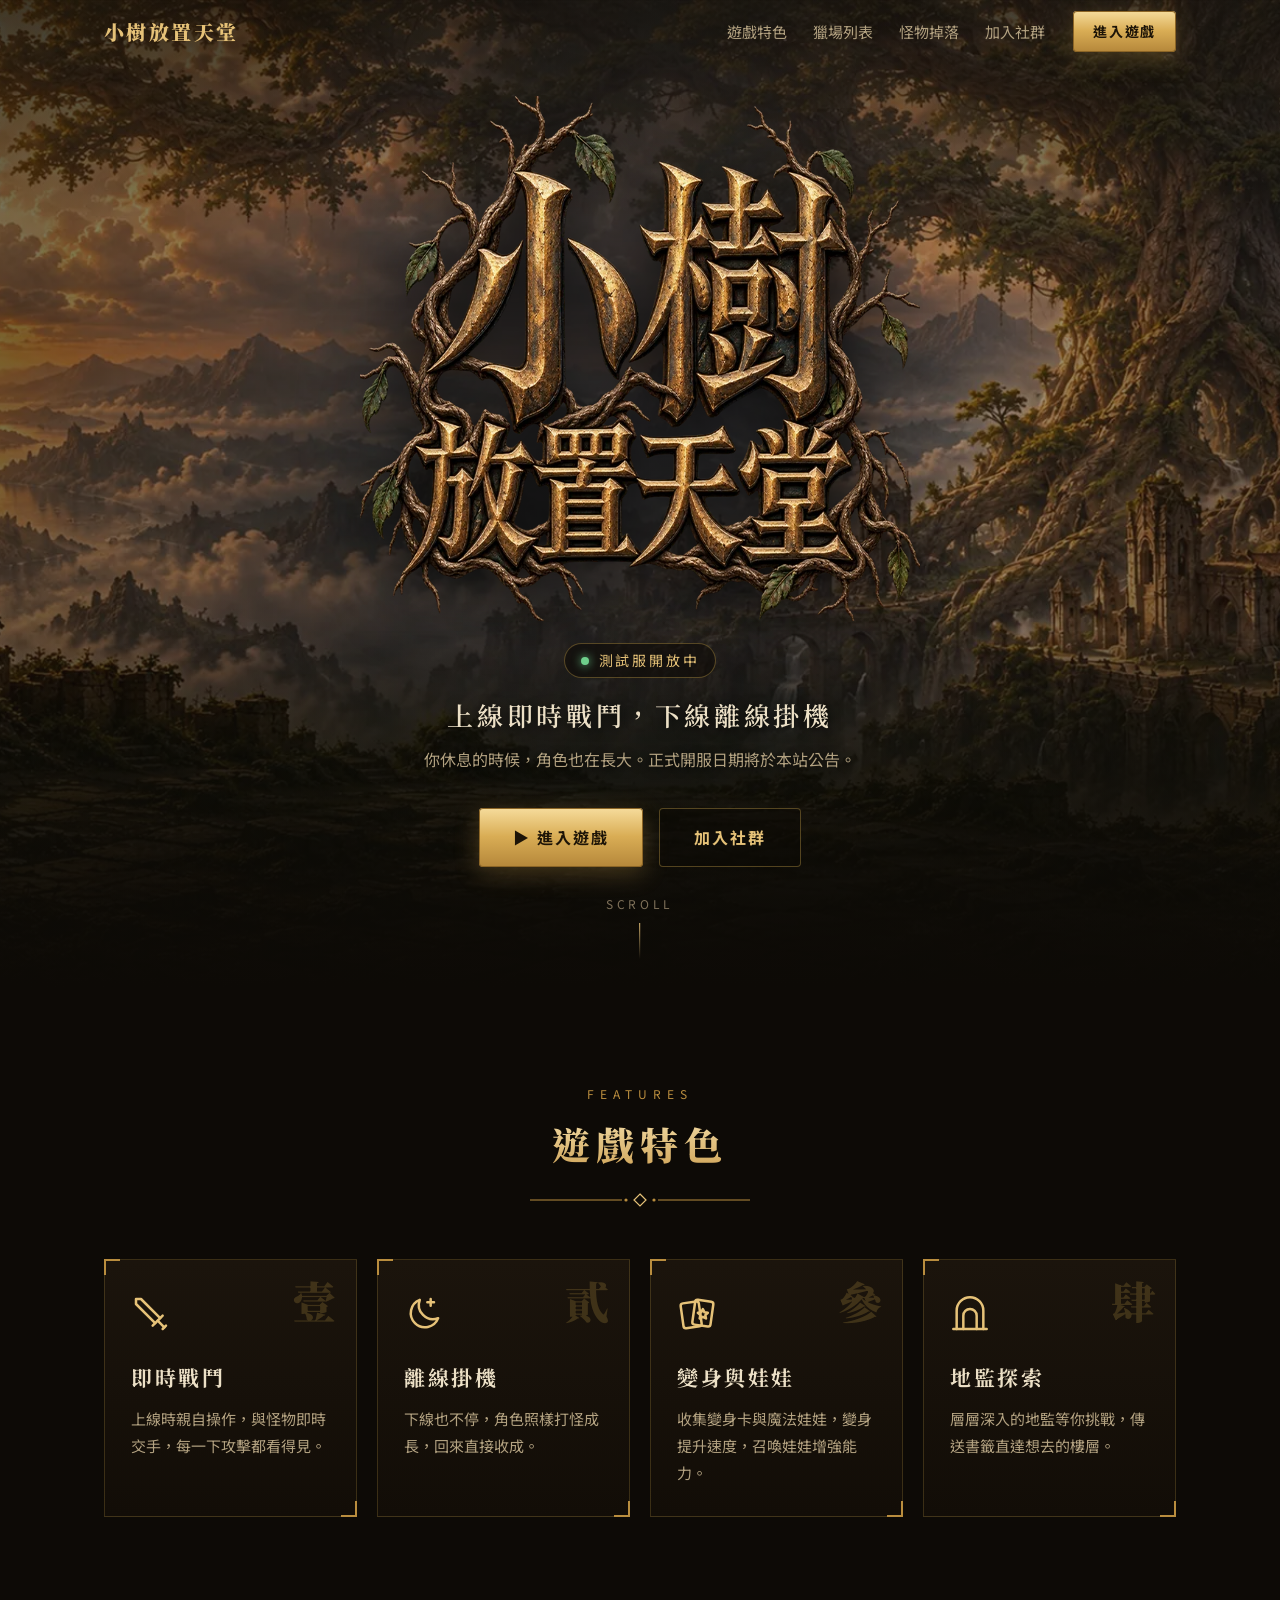
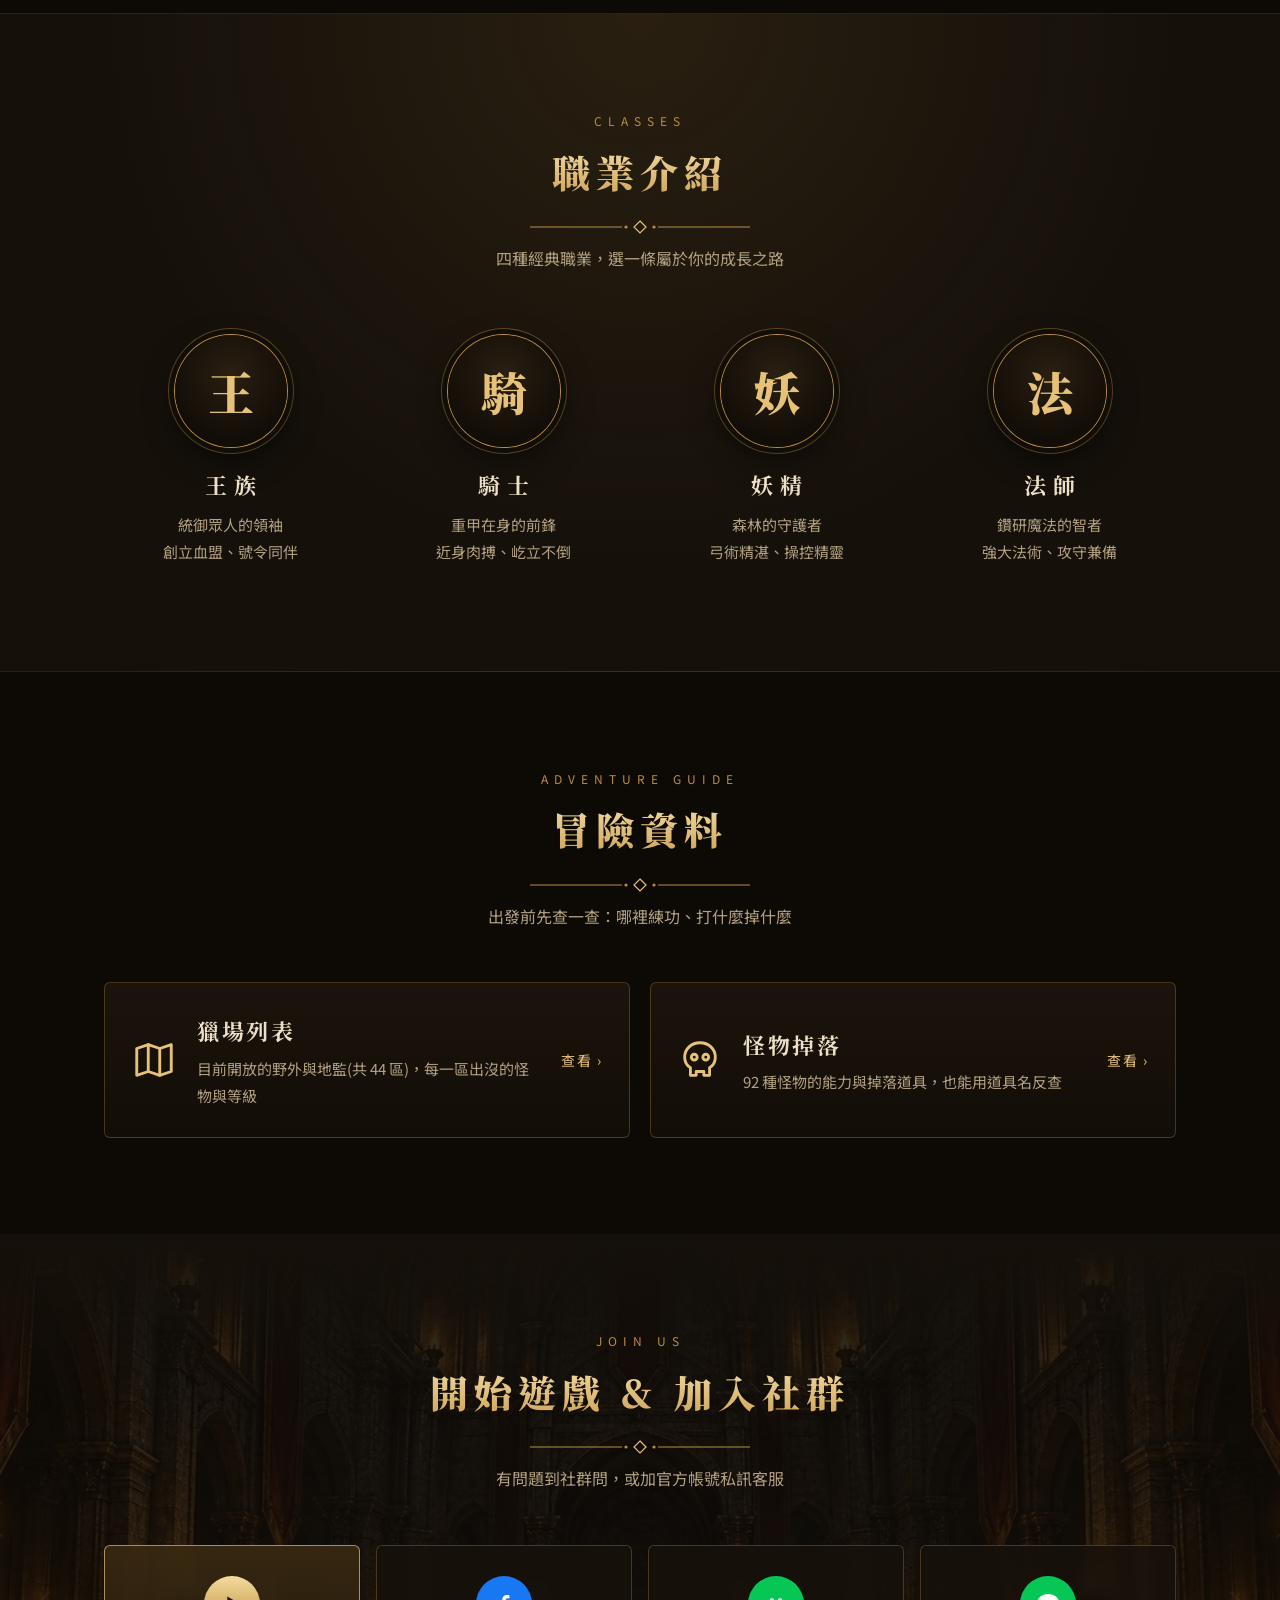
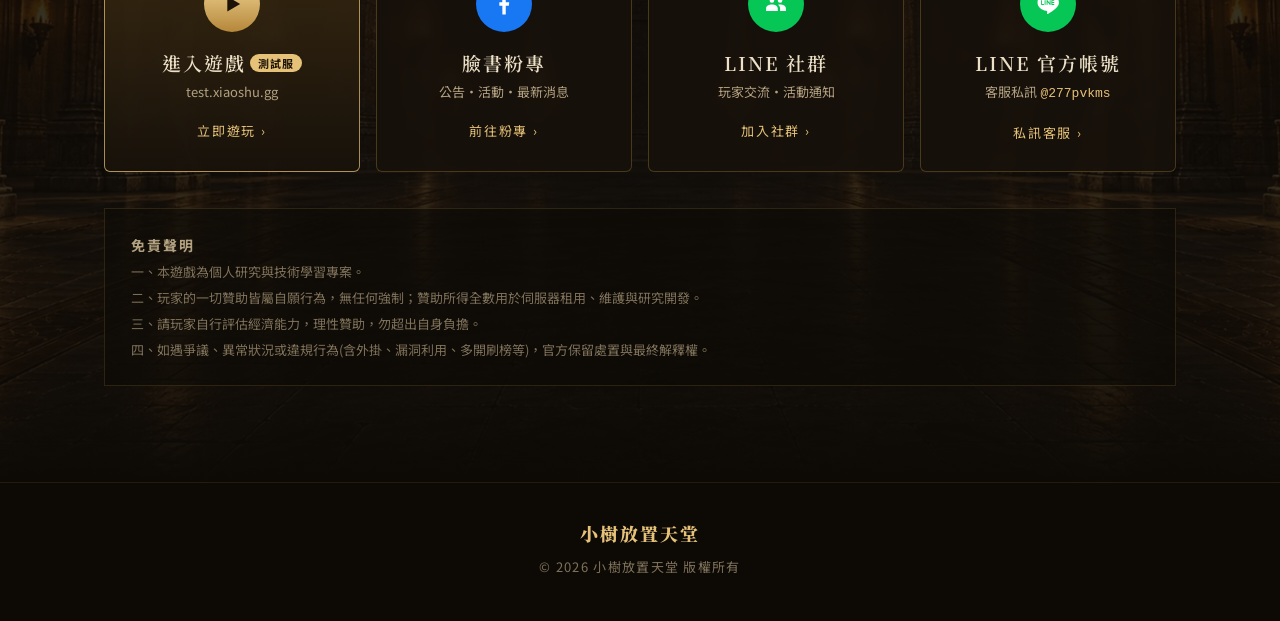
==== commit 23b9af8a: "新增「獵場列表」「怪物掉落」兩頁+首頁「冒險資料」入口;樣式抽成共用 site.css 資料 data/wiki.js 由 設計樣品/官網資料匯出/export_site_data.js 從測試服資料" ====
--- a/index.html
+++ b/index.html
@@ -15,202 +15,7 @@
 <link href="https://fonts.googleapis.com/css2?family=Noto+Serif+TC:wght@600;900&family=Noto+Sans+TC:wght@400;500;700&display=swap" rel="stylesheet">
 <link rel="preload" as="image" href="img/hero.webp" media="(min-width: 721px)">
 <link rel="preload" as="image" href="img/hero-m.webp" media="(max-width: 720px)">
-<style>
-  :root {
-    --bg: #0d0a06;
-    --bg-2: #15100a;
-    --panel: rgba(24, 18, 11, .82);
-    --gold: #e6c278;
-    --gold-2: #b98d3e;
-    --gold-dim: rgba(201, 162, 74, .38);
-    --text: #ece0c6;
-    --text-soft: #b3a281;
-    --text-faint: #7f7159;
-    --serif: "Noto Serif TC", "Songti TC", "PMingLiU", serif;
-    --sans: "Noto Sans TC", "PingFang TC", "Microsoft JhengHei", system-ui, sans-serif;
-  }
-  * { box-sizing: border-box; }
-  html { scroll-behavior: smooth; }
-  body {
-    margin: 0; background: var(--bg); color: var(--text);
-    font-family: var(--sans); font-size: 16px; line-height: 1.8;
-    -webkit-font-smoothing: antialiased;
-  }
-  a { color: inherit; text-decoration: none; }
-  img { display: block; max-width: 100%; }
-  .wrap { max-width: 1120px; margin: 0 auto; padding: 0 24px; }
-
-  /* ── 上方導覽列 ── */
-  .nav {
-    position: fixed; inset: 0 0 auto; z-index: 10; height: 64px;
-    display: flex; align-items: center; transition: background .3s, border-color .3s;
-    border-bottom: 1px solid transparent;
-  }
-  .nav.solid { background: rgba(13, 10, 6, .9); backdrop-filter: blur(8px); border-color: rgba(201,162,74,.18); }
-  .nav .wrap { width: 100%; display: flex; align-items: center; gap: 28px; }
-  .brand { font-family: var(--serif); font-weight: 900; font-size: 20px; letter-spacing: .12em; color: var(--gold); margin-right: auto; }
-  .nav-links { display: flex; gap: 26px; font-size: 15px; color: var(--text-soft); }
-  .nav-links a:hover { color: var(--gold); }
-  .nav .btn { padding: 8px 20px; font-size: 14px; }
-
-  /* ── 按鈕 ── */
-  .btn {
-    display: inline-flex; align-items: center; justify-content: center; gap: 8px;
-    padding: 14px 34px; border-radius: 4px; font-weight: 700; letter-spacing: .12em;
-    transition: transform .15s, box-shadow .2s, background .2s;
-  }
-  .btn-gold {
-    color: #1d1407;
-    background: linear-gradient(180deg, #f6dc9c 0%, #d9ad55 48%, #b5873a 100%);
-    box-shadow: 0 0 0 1px #8c6526 inset, 0 6px 24px rgba(214, 168, 80, .28);
-  }
-  .btn-gold:hover { transform: translateY(-2px); box-shadow: 0 0 0 1px #8c6526 inset, 0 10px 32px rgba(214, 168, 80, .45); }
-  .btn-ghost { color: var(--gold); border: 1px solid var(--gold-dim); background: rgba(13,10,6,.45); }
-  .btn-ghost:hover { border-color: var(--gold); background: rgba(13,10,6,.7); }
-
-  /* ── 主視覺 ── */
-  .hero {
-    position: relative; min-height: 100vh; min-height: 100svh;
-    display: flex; align-items: center; justify-content: center; text-align: center;
-    background: url(img/hero.webp) center 35% / cover no-repeat;
-    padding: 96px 0 120px;
-  }
-  .hero::before {
-    content: ""; position: absolute; inset: 0;
-    background:
-      radial-gradient(ellipse at 50% 42%, rgba(13,10,6,.15) 0%, rgba(13,10,6,.55) 70%),
-      linear-gradient(180deg, rgba(13,10,6,.55) 0%, rgba(13,10,6,0) 22%, rgba(13,10,6,0) 60%, var(--bg) 100%);
-  }
-  .hero > .wrap { position: relative; }
-  .logo { width: min(560px, 86vw); margin: 0 auto; filter: drop-shadow(0 10px 30px rgba(0,0,0,.7)); }
-  .status {
-    display: inline-flex; align-items: center; gap: 10px; margin: 22px 0 14px;
-    padding: 4px 16px; border: 1px solid var(--gold-dim); border-radius: 999px;
-    background: rgba(13,10,6,.55); color: var(--gold); font-size: 14px; letter-spacing: .2em;
-  }
-  .status i { width: 8px; height: 8px; border-radius: 50%; background: #6fd08c; box-shadow: 0 0 10px #6fd08c; }
-  .tagline {
-    font-family: var(--serif); font-weight: 600; font-size: clamp(19px, 2.6vw, 26px);
-    letter-spacing: .14em; margin: 0 0 6px; text-shadow: 0 2px 12px rgba(0,0,0,.85);
-  }
-  .tagline-2 { color: var(--text-soft); margin: 0 0 34px; text-shadow: 0 2px 10px rgba(0,0,0,.9); }
-  .cta { display: flex; gap: 16px; justify-content: center; flex-wrap: wrap; }
-  .scroll-cue {
-    position: absolute; left: 50%; bottom: 28px; transform: translateX(-50%);
-    color: var(--text-faint); font-size: 12px; letter-spacing: .3em; text-align: center;
-  }
-  .scroll-cue::after {
-    content: ""; display: block; width: 1px; height: 36px; margin: 8px auto 0;
-    background: linear-gradient(var(--gold), transparent); animation: drip 2s ease-in-out infinite;
-  }
-  @keyframes drip { 0%,100% { opacity: .3; transform: scaleY(.6); transform-origin: top; } 50% { opacity: 1; transform: scaleY(1); } }
-
-  /* ── 區塊標題 ── */
-  section { padding: 96px 0; position: relative; }
-  .sec-head { text-align: center; margin-bottom: 52px; }
-  .sec-head .en { font-size: 12px; letter-spacing: .5em; color: var(--gold-2); margin-bottom: 6px; }
-  .sec-head h2 {
-    font-family: var(--serif); font-weight: 900; font-size: clamp(28px, 4vw, 38px);
-    letter-spacing: .16em; margin: 0; color: var(--gold);
-    background: linear-gradient(180deg, #f7e3b0, #c99b4c); -webkit-background-clip: text; background-clip: text; -webkit-text-fill-color: transparent;
-  }
-  .sec-head p { color: var(--text-soft); margin: 10px 0 0; }
-  .orn { display: block; width: 220px; height: 14px; margin: 14px auto 0; }
-
-  /* ── 遊戲特色 ── */
-  .features { display: grid; grid-template-columns: repeat(4, 1fr); gap: 20px; }
-  .feat {
-    position: relative; padding: 34px 26px 30px; background: linear-gradient(180deg, #1b140c, #120d07);
-    border: 1px solid rgba(201,162,74,.22);
-    transition: border-color .2s, transform .2s;
-  }
-  .feat::before, .feat::after {
-    content: ""; position: absolute; width: 14px; height: 14px; border: 2px solid var(--gold-2);
-  }
-  .feat::before { top: -1px; left: -1px; border-right: 0; border-bottom: 0; }
-  .feat::after { bottom: -1px; right: -1px; border-left: 0; border-top: 0; }
-  .feat:hover { border-color: rgba(230,194,120,.55); transform: translateY(-4px); }
-  .feat .no { font-family: var(--serif); font-weight: 900; font-size: 44px; line-height: 1; color: rgba(201,162,74,.22); position: absolute; top: 18px; right: 20px; }
-  .feat svg { width: 40px; height: 40px; color: var(--gold); margin-bottom: 18px; }
-  .feat h3 { font-family: var(--serif); font-size: 21px; letter-spacing: .12em; margin: 0 0 8px; color: var(--text); }
-  .feat p { margin: 0; color: var(--text-soft); font-size: 15px; }
-
-  /* ── 職業 ── */
-  .classes-sec { background: radial-gradient(ellipse at 50% 0%, rgba(185,141,62,.12), transparent 60%), var(--bg-2); border-top: 1px solid rgba(201,162,74,.12); border-bottom: 1px solid rgba(201,162,74,.12); }
-  .classes { display: grid; grid-template-columns: repeat(4, 1fr); gap: 20px; }
-  .cls { text-align: center; padding: 10px 12px; }
-  .seal {
-    width: 112px; height: 112px; margin: 0 auto 18px; border-radius: 50%; display: grid; place-items: center;
-    font-family: var(--serif); font-weight: 900; font-size: 46px; color: var(--gold);
-    background: radial-gradient(circle at 50% 35%, #2a1f12, #120d07 70%);
-    box-shadow: 0 0 0 1px var(--gold-2), 0 0 0 6px #120d07, 0 0 0 7px rgba(201,162,74,.35), 0 12px 30px rgba(0,0,0,.6);
-    transition: box-shadow .25s, color .25s;
-  }
-  .cls:hover .seal { color: #fff3d0; box-shadow: 0 0 0 1px var(--gold), 0 0 0 6px #120d07, 0 0 0 7px var(--gold), 0 0 34px rgba(230,194,120,.35); }
-  .cls h3 { font-family: var(--serif); font-size: 22px; letter-spacing: .3em; margin: 0 0 6px; text-indent: .3em; }
-  .cls p { color: var(--text-soft); margin: 0; font-size: 15px; }
-
-  /* ── 社群 ── */
-  .join { background: url(img/hall.webp) center / cover no-repeat; }
-  .join::before { content: ""; position: absolute; inset: 0; background: linear-gradient(180deg, var(--bg-2) 0%, rgba(13,10,6,.82) 18%, rgba(13,10,6,.86) 82%, var(--bg) 100%); }
-  .join > .wrap { position: relative; }
-  .links { display: grid; grid-template-columns: repeat(4, 1fr); gap: 16px; }
-  .link {
-    display: flex; flex-direction: column; align-items: center; text-align: center; gap: 4px;
-    padding: 30px 18px 26px; background: var(--panel); backdrop-filter: blur(4px);
-    border: 1px solid rgba(201,162,74,.28); border-radius: 6px;
-    transition: border-color .2s, transform .2s, box-shadow .2s;
-  }
-  .link:hover { border-color: var(--gold); transform: translateY(-4px); box-shadow: 0 14px 36px rgba(0,0,0,.5), 0 0 24px rgba(230,194,120,.12); }
-  .link .ic { width: 56px; height: 56px; border-radius: 50%; display: grid; place-items: center; margin-bottom: 10px; color: #fff; }
-  .link .ic svg { width: 28px; height: 28px; }
-  .ic.play { background: linear-gradient(180deg, #f6dc9c, #b5873a); color: #1d1407; }
-  .ic.fb { background: #1877f2; }
-  .ic.line { background: #06c755; }
-  .link .tt { font-family: var(--serif); font-size: 19px; font-weight: 600; letter-spacing: .1em; color: var(--text); }
-  .link .dd { font-size: 13px; color: var(--text-soft); }
-  .link .go { margin-top: 12px; font-size: 13px; color: var(--gold); letter-spacing: .15em; }
-  .link.featured { border-color: rgba(230,194,120,.7); background: linear-gradient(180deg, rgba(58,42,18,.9), rgba(24,18,11,.9)); }
-  .badge { font-family: var(--sans); font-size: 11px; font-weight: 700; letter-spacing: .1em; color: #1d1407; background: var(--gold); padding: 1px 8px; border-radius: 999px; vertical-align: 3px; margin-left: 4px; }
-  .lineid { font-family: Consolas, monospace; color: var(--gold); }
-
-  .disclaimer {
-    margin-top: 36px; padding: 22px 26px; border: 1px solid rgba(201,162,74,.16);
-    background: rgba(13,10,6,.7); font-size: 13px; color: var(--text-faint); line-height: 2;
-  }
-  .disclaimer b { color: var(--text-soft); font-size: 14px; letter-spacing: .15em; }
-
-  footer { padding: 34px 0 44px; text-align: center; color: var(--text-faint); font-size: 13px; letter-spacing: .1em; border-top: 1px solid rgba(201,162,74,.12); }
-  footer .brand { display: block; margin: 0 0 6px; font-size: 18px; }
-
-  /* ── 平板/手機 ── */
-  @media (max-width: 960px) {
-    .features, .classes, .links { grid-template-columns: repeat(2, 1fr); }
-  }
-  @media (max-width: 720px) {
-    .nav-links { display: none; }
-    .hero { background-image: url(img/hero-m.webp); background-position: center 30%; padding: 84px 0 96px; }
-    .logo { width: min(250px, 66vw); }
-    .status { margin-top: 14px; }
-    section { padding: 72px 0; }
-    .wrap { padding: 0 16px; }
-    .btn { padding: 13px 26px; }
-    .cta .btn { flex: 1 1 100%; max-width: 320px; }
-    .classes { gap: 28px 12px; }
-    .seal { width: 92px; height: 92px; font-size: 38px; }
-  }
-  @media (max-width: 480px) {
-    .features, .links { grid-template-columns: 1fr; }
-    .link { flex-direction: row; text-align: left; padding: 18px; gap: 14px; }
-    .link .ic { margin: 0; flex: none; width: 48px; height: 48px; }
-    .link .go { display: none; }
-  }
-  @media (prefers-reduced-motion: reduce) {
-    html { scroll-behavior: auto; }
-    .scroll-cue::after { animation: none; }
-    .feat, .link, .btn { transition: none; }
-  }
-</style>
+<link rel="stylesheet" href="site.css">
 </head>
 <body>
 
@@ -225,7 +30,8 @@
     <a class="brand" href="#top">小樹放置天堂</a>
     <div class="nav-links">
       <a href="#features">遊戲特色</a>
-      <a href="#classes">職業介紹</a>
+      <a href="zones.html">獵場列表</a>
+      <a href="monsters.html">怪物掉落</a>
       <a href="#join">加入社群</a>
     </div>
     <a class="btn btn-gold" href="https://test.xiaoshu.gg/play/" target="_blank" rel="noopener">進入遊戲</a>
@@ -300,6 +106,29 @@
     </div>
   </section>
 
+  <section id="guide">
+    <div class="wrap">
+      <div class="sec-head">
+        <div class="en">ADVENTURE GUIDE</div>
+        <h2>冒險資料</h2>
+        <svg class="orn"><use href="#orn"/></svg>
+        <p>出發前先查一查：哪裡練功、打什麼掉什麼</p>
+      </div>
+      <div class="guides">
+        <a class="guide-card" href="zones.html">
+          <svg viewBox="0 0 24 24" fill="none" stroke="currentColor" stroke-width="1.5" stroke-linecap="round" stroke-linejoin="round" aria-hidden="true"><path d="M9 4 3 6v14l6-2 6 2 6-2V4l-6 2z"/><path d="M9 4v14M15 6v14"/></svg>
+          <div><h3>獵場列表</h3><p>目前開放的野外與地監<span data-count="zones"></span>，每一區出沒的怪物與等級</p></div>
+          <span class="go">查看 ›</span>
+        </a>
+        <a class="guide-card" href="monsters.html">
+          <svg viewBox="0 0 24 24" fill="none" stroke="currentColor" stroke-width="1.5" stroke-linecap="round" stroke-linejoin="round" aria-hidden="true"><path d="M12 3c4.5 0 8 3.2 8 7.5 0 2.6-1.3 4.4-3 5.5V20h-3v-2h-4v2H7v-4c-1.7-1.1-3-2.9-3-5.5C4 6.2 7.5 3 12 3z"/><circle cx="9" cy="10.5" r="1.5"/><circle cx="15" cy="10.5" r="1.5"/></svg>
+          <div><h3>怪物掉落</h3><p><span data-count="mobs">每隻</span>怪物的能力與掉落道具，也能用道具名反查</p></div>
+          <span class="go">查看 ›</span>
+        </a>
+      </div>
+    </div>
+  </section>
+
   <section class="join" id="join">
     <div class="wrap">
       <div class="sec-head">
@@ -353,5 +182,14 @@
     onScroll();
   })();
 </script>
+<script src="data/wiki.js" defer></script>
+<script>
+  // 冒險資料卡片填入目前開放的獵場/怪物數(資料讀不到就維持原本的文字)
+  window.addEventListener('DOMContentLoaded', function () {
+    var W = window.WIKI; if (!W) return;
+    var n = { zones: '(共 ' + W.zones.length + ' 區)', mobs: Object.keys(W.mobs).length + ' 種' };
+    document.querySelectorAll('[data-count]').forEach(function (el) { el.textContent = n[el.dataset.count]; });
+  });
+</script>
 </body>
 </html>
--- a/site.css
+++ b/site.css
@@ -0,0 +1,275 @@
+:root {
+  --bg: #0d0a06;
+  --bg-2: #15100a;
+  --panel: rgba(24, 18, 11, .82);
+  --gold: #e6c278;
+  --gold-2: #b98d3e;
+  --gold-dim: rgba(201, 162, 74, .38);
+  --text: #ece0c6;
+  --text-soft: #b3a281;
+  --text-faint: #7f7159;
+  --serif: "Noto Serif TC", "Songti TC", "PMingLiU", serif;
+  --sans: "Noto Sans TC", "PingFang TC", "Microsoft JhengHei", system-ui, sans-serif;
+}
+* { box-sizing: border-box; }
+html { scroll-behavior: smooth; }
+body {
+  margin: 0; background: var(--bg); color: var(--text);
+  font-family: var(--sans); font-size: 16px; line-height: 1.8;
+  -webkit-font-smoothing: antialiased;
+}
+a { color: inherit; text-decoration: none; }
+img { display: block; max-width: 100%; }
+.wrap { max-width: 1120px; margin: 0 auto; padding: 0 24px; }
+
+/* ── 上方導覽列 ── */
+.nav {
+  position: fixed; inset: 0 0 auto; z-index: 10; height: 64px;
+  display: flex; align-items: center; transition: background .3s, border-color .3s;
+  border-bottom: 1px solid transparent;
+}
+.nav.solid { background: rgba(13, 10, 6, .9); backdrop-filter: blur(8px); border-color: rgba(201,162,74,.18); }
+.nav .wrap { width: 100%; display: flex; align-items: center; gap: 28px; }
+.brand { font-family: var(--serif); font-weight: 900; font-size: 20px; letter-spacing: .12em; color: var(--gold); margin-right: auto; }
+.nav-links { display: flex; gap: 26px; font-size: 15px; color: var(--text-soft); }
+.nav-links a:hover { color: var(--gold); }
+.nav .btn { padding: 8px 20px; font-size: 14px; }
+
+/* ── 按鈕 ── */
+.btn {
+  display: inline-flex; align-items: center; justify-content: center; gap: 8px;
+  padding: 14px 34px; border-radius: 4px; font-weight: 700; letter-spacing: .12em;
+  transition: transform .15s, box-shadow .2s, background .2s;
+}
+.btn-gold {
+  color: #1d1407;
+  background: linear-gradient(180deg, #f6dc9c 0%, #d9ad55 48%, #b5873a 100%);
+  box-shadow: 0 0 0 1px #8c6526 inset, 0 6px 24px rgba(214, 168, 80, .28);
+}
+.btn-gold:hover { transform: translateY(-2px); box-shadow: 0 0 0 1px #8c6526 inset, 0 10px 32px rgba(214, 168, 80, .45); }
+.btn-ghost { color: var(--gold); border: 1px solid var(--gold-dim); background: rgba(13,10,6,.45); }
+.btn-ghost:hover { border-color: var(--gold); background: rgba(13,10,6,.7); }
+
+/* ── 主視覺 ── */
+.hero {
+  position: relative; min-height: 100vh; min-height: 100svh;
+  display: flex; align-items: center; justify-content: center; text-align: center;
+  background: url(img/hero.webp) center 35% / cover no-repeat;
+  padding: 96px 0 120px;
+}
+.hero::before {
+  content: ""; position: absolute; inset: 0;
+  background:
+    radial-gradient(ellipse at 50% 42%, rgba(13,10,6,.15) 0%, rgba(13,10,6,.55) 70%),
+    linear-gradient(180deg, rgba(13,10,6,.55) 0%, rgba(13,10,6,0) 22%, rgba(13,10,6,0) 60%, var(--bg) 100%);
+}
+.hero > .wrap { position: relative; }
+.logo { width: min(560px, 86vw); margin: 0 auto; filter: drop-shadow(0 10px 30px rgba(0,0,0,.7)); }
+.status {
+  display: inline-flex; align-items: center; gap: 10px; margin: 22px 0 14px;
+  padding: 4px 16px; border: 1px solid var(--gold-dim); border-radius: 999px;
+  background: rgba(13,10,6,.55); color: var(--gold); font-size: 14px; letter-spacing: .2em;
+}
+.status i { width: 8px; height: 8px; border-radius: 50%; background: #6fd08c; box-shadow: 0 0 10px #6fd08c; }
+.tagline {
+  font-family: var(--serif); font-weight: 600; font-size: clamp(19px, 2.6vw, 26px);
+  letter-spacing: .14em; margin: 0 0 6px; text-shadow: 0 2px 12px rgba(0,0,0,.85);
+}
+.tagline-2 { color: var(--text-soft); margin: 0 0 34px; text-shadow: 0 2px 10px rgba(0,0,0,.9); }
+.cta { display: flex; gap: 16px; justify-content: center; flex-wrap: wrap; }
+.scroll-cue {
+  position: absolute; left: 50%; bottom: 28px; transform: translateX(-50%);
+  color: var(--text-faint); font-size: 12px; letter-spacing: .3em; text-align: center;
+}
+.scroll-cue::after {
+  content: ""; display: block; width: 1px; height: 36px; margin: 8px auto 0;
+  background: linear-gradient(var(--gold), transparent); animation: drip 2s ease-in-out infinite;
+}
+@keyframes drip { 0%,100% { opacity: .3; transform: scaleY(.6); transform-origin: top; } 50% { opacity: 1; transform: scaleY(1); } }
+
+/* ── 區塊標題 ── */
+section { padding: 96px 0; position: relative; }
+.sec-head { text-align: center; margin-bottom: 52px; }
+.sec-head .en { font-size: 12px; letter-spacing: .5em; color: var(--gold-2); margin-bottom: 6px; }
+.sec-head h2, .sec-head h1 {
+  font-family: var(--serif); font-weight: 900; font-size: clamp(28px, 4vw, 38px);
+  letter-spacing: .16em; margin: 0; color: var(--gold);
+  background: linear-gradient(180deg, #f7e3b0, #c99b4c); -webkit-background-clip: text; background-clip: text; -webkit-text-fill-color: transparent;
+}
+.sec-head p { color: var(--text-soft); margin: 10px 0 0; }
+.orn { display: block; width: 220px; height: 14px; margin: 14px auto 0; }
+
+/* ── 遊戲特色 ── */
+.features { display: grid; grid-template-columns: repeat(4, 1fr); gap: 20px; }
+.feat {
+  position: relative; padding: 34px 26px 30px; background: linear-gradient(180deg, #1b140c, #120d07);
+  border: 1px solid rgba(201,162,74,.22);
+  transition: border-color .2s, transform .2s;
+}
+.feat::before, .feat::after {
+  content: ""; position: absolute; width: 14px; height: 14px; border: 2px solid var(--gold-2);
+}
+.feat::before { top: -1px; left: -1px; border-right: 0; border-bottom: 0; }
+.feat::after { bottom: -1px; right: -1px; border-left: 0; border-top: 0; }
+.feat:hover { border-color: rgba(230,194,120,.55); transform: translateY(-4px); }
+.feat .no { font-family: var(--serif); font-weight: 900; font-size: 44px; line-height: 1; color: rgba(201,162,74,.22); position: absolute; top: 18px; right: 20px; }
+.feat svg { width: 40px; height: 40px; color: var(--gold); margin-bottom: 18px; }
+.feat h3 { font-family: var(--serif); font-size: 21px; letter-spacing: .12em; margin: 0 0 8px; color: var(--text); }
+.feat p { margin: 0; color: var(--text-soft); font-size: 15px; }
+
+/* ── 職業 ── */
+.classes-sec { background: radial-gradient(ellipse at 50% 0%, rgba(185,141,62,.12), transparent 60%), var(--bg-2); border-top: 1px solid rgba(201,162,74,.12); border-bottom: 1px solid rgba(201,162,74,.12); }
+.classes { display: grid; grid-template-columns: repeat(4, 1fr); gap: 20px; }
+.cls { text-align: center; padding: 10px 12px; }
+.seal {
+  width: 112px; height: 112px; margin: 0 auto 18px; border-radius: 50%; display: grid; place-items: center;
+  font-family: var(--serif); font-weight: 900; font-size: 46px; color: var(--gold);
+  background: radial-gradient(circle at 50% 35%, #2a1f12, #120d07 70%);
+  box-shadow: 0 0 0 1px var(--gold-2), 0 0 0 6px #120d07, 0 0 0 7px rgba(201,162,74,.35), 0 12px 30px rgba(0,0,0,.6);
+  transition: box-shadow .25s, color .25s;
+}
+.cls:hover .seal { color: #fff3d0; box-shadow: 0 0 0 1px var(--gold), 0 0 0 6px #120d07, 0 0 0 7px var(--gold), 0 0 34px rgba(230,194,120,.35); }
+.cls h3 { font-family: var(--serif); font-size: 22px; letter-spacing: .3em; margin: 0 0 6px; text-indent: .3em; }
+.cls p { color: var(--text-soft); margin: 0; font-size: 15px; }
+
+/* ── 社群 ── */
+.join { background: url(img/hall.webp) center / cover no-repeat; }
+.join::before { content: ""; position: absolute; inset: 0; background: linear-gradient(180deg, var(--bg-2) 0%, rgba(13,10,6,.82) 18%, rgba(13,10,6,.86) 82%, var(--bg) 100%); }
+.join > .wrap { position: relative; }
+.links { display: grid; grid-template-columns: repeat(4, 1fr); gap: 16px; }
+.link {
+  display: flex; flex-direction: column; align-items: center; text-align: center; gap: 4px;
+  padding: 30px 18px 26px; background: var(--panel); backdrop-filter: blur(4px);
+  border: 1px solid rgba(201,162,74,.28); border-radius: 6px;
+  transition: border-color .2s, transform .2s, box-shadow .2s;
+}
+.link:hover { border-color: var(--gold); transform: translateY(-4px); box-shadow: 0 14px 36px rgba(0,0,0,.5), 0 0 24px rgba(230,194,120,.12); }
+.link .ic { width: 56px; height: 56px; border-radius: 50%; display: grid; place-items: center; margin-bottom: 10px; color: #fff; }
+.link .ic svg { width: 28px; height: 28px; }
+.ic.play { background: linear-gradient(180deg, #f6dc9c, #b5873a); color: #1d1407; }
+.ic.fb { background: #1877f2; }
+.ic.line { background: #06c755; }
+.link .tt { font-family: var(--serif); font-size: 19px; font-weight: 600; letter-spacing: .1em; color: var(--text); }
+.link .dd { font-size: 13px; color: var(--text-soft); }
+.link .go { margin-top: 12px; font-size: 13px; color: var(--gold); letter-spacing: .15em; }
+.link.featured { border-color: rgba(230,194,120,.7); background: linear-gradient(180deg, rgba(58,42,18,.9), rgba(24,18,11,.9)); }
+.badge { font-family: var(--sans); font-size: 11px; font-weight: 700; letter-spacing: .1em; color: #1d1407; background: var(--gold); padding: 1px 8px; border-radius: 999px; vertical-align: 3px; margin-left: 4px; }
+.lineid { font-family: Consolas, monospace; color: var(--gold); }
+
+.disclaimer {
+  margin-top: 36px; padding: 22px 26px; border: 1px solid rgba(201,162,74,.16);
+  background: rgba(13,10,6,.7); font-size: 13px; color: var(--text-faint); line-height: 2;
+}
+.disclaimer b { color: var(--text-soft); font-size: 14px; letter-spacing: .15em; }
+
+footer { padding: 34px 0 44px; text-align: center; color: var(--text-faint); font-size: 13px; letter-spacing: .1em; border-top: 1px solid rgba(201,162,74,.12); }
+footer .brand { display: block; margin: 0 0 6px; font-size: 18px; }
+
+/* ── 首頁「冒險資料」入口 ── */
+.guides { display: grid; grid-template-columns: repeat(2, 1fr); gap: 20px; }
+.guide-card {
+  display: flex; align-items: center; gap: 20px; padding: 28px 26px;
+  background: linear-gradient(180deg, #1b140c, #120d07); border: 1px solid rgba(201,162,74,.28); border-radius: 6px;
+  transition: border-color .2s, transform .2s, box-shadow .2s;
+}
+.guide-card:hover { border-color: var(--gold); transform: translateY(-4px); box-shadow: 0 14px 36px rgba(0,0,0,.5); }
+.guide-card svg { width: 46px; height: 46px; flex: none; color: var(--gold); }
+.guide-card h3 { font-family: var(--serif); font-size: 22px; letter-spacing: .12em; margin: 0 0 4px; color: var(--text); }
+.guide-card p { margin: 0; color: var(--text-soft); font-size: 15px; }
+.guide-card .go { margin-left: auto; flex: none; color: var(--gold); font-size: 14px; letter-spacing: .12em; }
+
+/* ── 資料頁(獵場列表 / 怪物掉落)── */
+.nav.solid-always { background: rgba(13, 10, 6, .92); backdrop-filter: blur(8px); border-color: rgba(201,162,74,.18); }
+.nav-links a.on { color: var(--gold); }
+.page-hero {
+  position: relative; padding: 118px 0 46px; text-align: center;
+  background: url(img/hall.webp) center 40% / cover no-repeat;
+}
+.page-hero::before { content: ""; position: absolute; inset: 0; background: linear-gradient(180deg, rgba(13,10,6,.75), rgba(13,10,6,.82) 60%, var(--bg)); }
+.page-hero > .wrap { position: relative; }
+.page-hero .sec-head { margin-bottom: 0; }
+.subtabs { display: flex; justify-content: center; gap: 10px; margin-top: 22px; }
+.subtabs a { padding: 8px 22px; border: 1px solid var(--gold-dim); border-radius: 999px; color: var(--text-soft); font-size: 15px; letter-spacing: .1em; background: rgba(13,10,6,.6); }
+.subtabs a:hover { color: var(--gold); border-color: var(--gold); }
+.subtabs a.on { color: #1d1407; font-weight: 700; border-color: #8c6526; background: linear-gradient(180deg, #f6dc9c, #d9ad55 50%, #b5873a); }
+.data-sec { padding: 34px 0 80px; }
+.toolbar { display: flex; flex-wrap: wrap; gap: 12px; align-items: center; margin-bottom: 18px; }
+.search {
+  flex: 1 1 280px; display: flex; align-items: center; gap: 10px; padding: 0 16px;
+  background: #15100a; border: 1px solid rgba(201,162,74,.3); border-radius: 6px;
+}
+.search:focus-within { border-color: var(--gold); }
+.search svg { width: 18px; height: 18px; color: var(--gold-2); flex: none; }
+.search input { flex: 1; min-width: 0; padding: 13px 0; background: none; border: 0; outline: 0; color: var(--text); font: inherit; font-size: 16px; }
+.search input::placeholder { color: var(--text-faint); }
+.chips { display: flex; flex-wrap: wrap; gap: 8px; }
+.chip {
+  padding: 7px 16px; border-radius: 999px; border: 1px solid rgba(201,162,74,.3); background: #15100a;
+  color: var(--text-soft); font: inherit; font-size: 14px; cursor: pointer; transition: border-color .15s, color .15s;
+}
+.chip:hover { border-color: var(--gold); color: var(--gold); }
+.chip.on { color: #1d1407; font-weight: 700; border-color: #8c6526; background: linear-gradient(180deg, #f6dc9c, #d9ad55 50%, #b5873a); }
+.result-note { color: var(--text-faint); font-size: 13px; margin: 0 0 16px; }
+.group-hd { display: flex; align-items: center; gap: 14px; margin: 34px 0 14px; font-family: var(--serif); font-weight: 900; font-size: 20px; letter-spacing: .14em; color: var(--gold); }
+.group-hd::after { content: ""; flex: 1; height: 1px; background: linear-gradient(90deg, rgba(185,141,62,.6), transparent); }
+.group-hd small { font-family: var(--sans); font-weight: 400; font-size: 13px; letter-spacing: .05em; color: var(--text-faint); }
+.cards { display: grid; grid-template-columns: repeat(auto-fill, minmax(320px, 1fr)); gap: 16px; }
+.dcard {
+  position: relative; padding: 20px 20px 18px; background: linear-gradient(180deg, #1b140c, #120d07);
+  border: 1px solid rgba(201,162,74,.22); border-radius: 6px; scroll-margin-top: 90px;
+}
+.dcard.hit { border-color: var(--gold); box-shadow: 0 0 0 1px var(--gold), 0 0 28px rgba(230,194,120,.18); }
+.dcard h3 { display: flex; align-items: center; flex-wrap: wrap; gap: 8px; margin: 0 0 4px; font-family: var(--serif); font-size: 20px; letter-spacing: .08em; color: var(--text); }
+.dcard .meta { color: var(--text-soft); font-size: 14px; margin-bottom: 12px; }
+.dcard .meta b { color: var(--gold); font-weight: 700; }
+.dcard .lbl { font-size: 12px; letter-spacing: .2em; color: var(--gold-2); margin: 12px 0 6px; }
+.stats { display: grid; grid-template-columns: repeat(5, 1fr); gap: 6px; margin: 4px 0 2px; }
+.stats div { background: rgba(13,10,6,.6); border: 1px solid rgba(201,162,74,.14); border-radius: 4px; padding: 6px 4px; text-align: center; }
+.stats span { display: block; font-size: 11px; color: var(--text-faint); letter-spacing: .1em; }
+.stats b { font-size: 15px; color: var(--text); font-weight: 700; }
+.tags { display: flex; flex-wrap: wrap; gap: 6px; }
+.tag {
+  display: inline-flex; align-items: center; gap: 4px; padding: 3px 10px; border-radius: 4px; font-size: 13.5px; line-height: 1.6;
+  background: rgba(13,10,6,.6); border: 1px solid rgba(201,162,74,.18); color: var(--text-soft);
+}
+a.tag:hover { border-color: var(--gold); color: var(--gold); }
+.tag .lv { color: var(--text-faint); font-size: 12px; }
+.tag.boss { border-color: rgba(214,92,62,.55); color: #f0a184; }
+.tag.mark { border-color: var(--gold); color: var(--gold); background: rgba(230,194,120,.1); }
+.boss-badge { font-family: var(--sans); font-size: 11px; font-weight: 700; letter-spacing: .1em; color: #fff; background: linear-gradient(180deg, #c7533a, #8f2e1c); padding: 1px 8px; border-radius: 999px; }
+.grp-badge { font-family: var(--sans); font-size: 11px; letter-spacing: .1em; color: var(--gold); border: 1px solid var(--gold-dim); padding: 0 8px; border-radius: 999px; }
+.empty { text-align: center; color: var(--text-faint); padding: 40px 0; }
+.data-note { margin-top: 30px; color: var(--text-faint); font-size: 13px; line-height: 1.9; border-top: 1px solid rgba(201,162,74,.12); padding-top: 18px; }
+
+/* ── 平板/手機 ── */
+@media (max-width: 960px) {
+  .features, .classes, .links { grid-template-columns: repeat(2, 1fr); }
+}
+@media (max-width: 720px) {
+  .nav-links { display: none; }
+  .hero { background-image: url(img/hero-m.webp); background-position: center 30%; padding: 84px 0 96px; }
+  .logo { width: min(250px, 66vw); }
+  .status { margin-top: 14px; }
+  section { padding: 72px 0; }
+  .wrap { padding: 0 16px; }
+  .btn { padding: 13px 26px; }
+  .cta .btn { flex: 1 1 100%; max-width: 320px; }
+  .classes { gap: 28px 12px; }
+  .seal { width: 92px; height: 92px; font-size: 38px; }
+  .guides { grid-template-columns: 1fr; }
+  .guide-card { padding: 22px 18px; gap: 14px; }
+  .page-hero { padding: 96px 0 34px; }
+  .cards { grid-template-columns: 1fr; }
+  .stats b { font-size: 14px; }
+}
+@media (max-width: 480px) {
+  .features, .links { grid-template-columns: 1fr; }
+  .link { flex-direction: row; text-align: left; padding: 18px; gap: 14px; }
+  .link .ic { margin: 0; flex: none; width: 48px; height: 48px; }
+  .link .go, .guide-card .go { display: none; }
+}
+@media (prefers-reduced-motion: reduce) {
+  html { scroll-behavior: auto; }
+  .scroll-cue::after { animation: none; }
+  .feat, .link, .btn { transition: none; }
+}
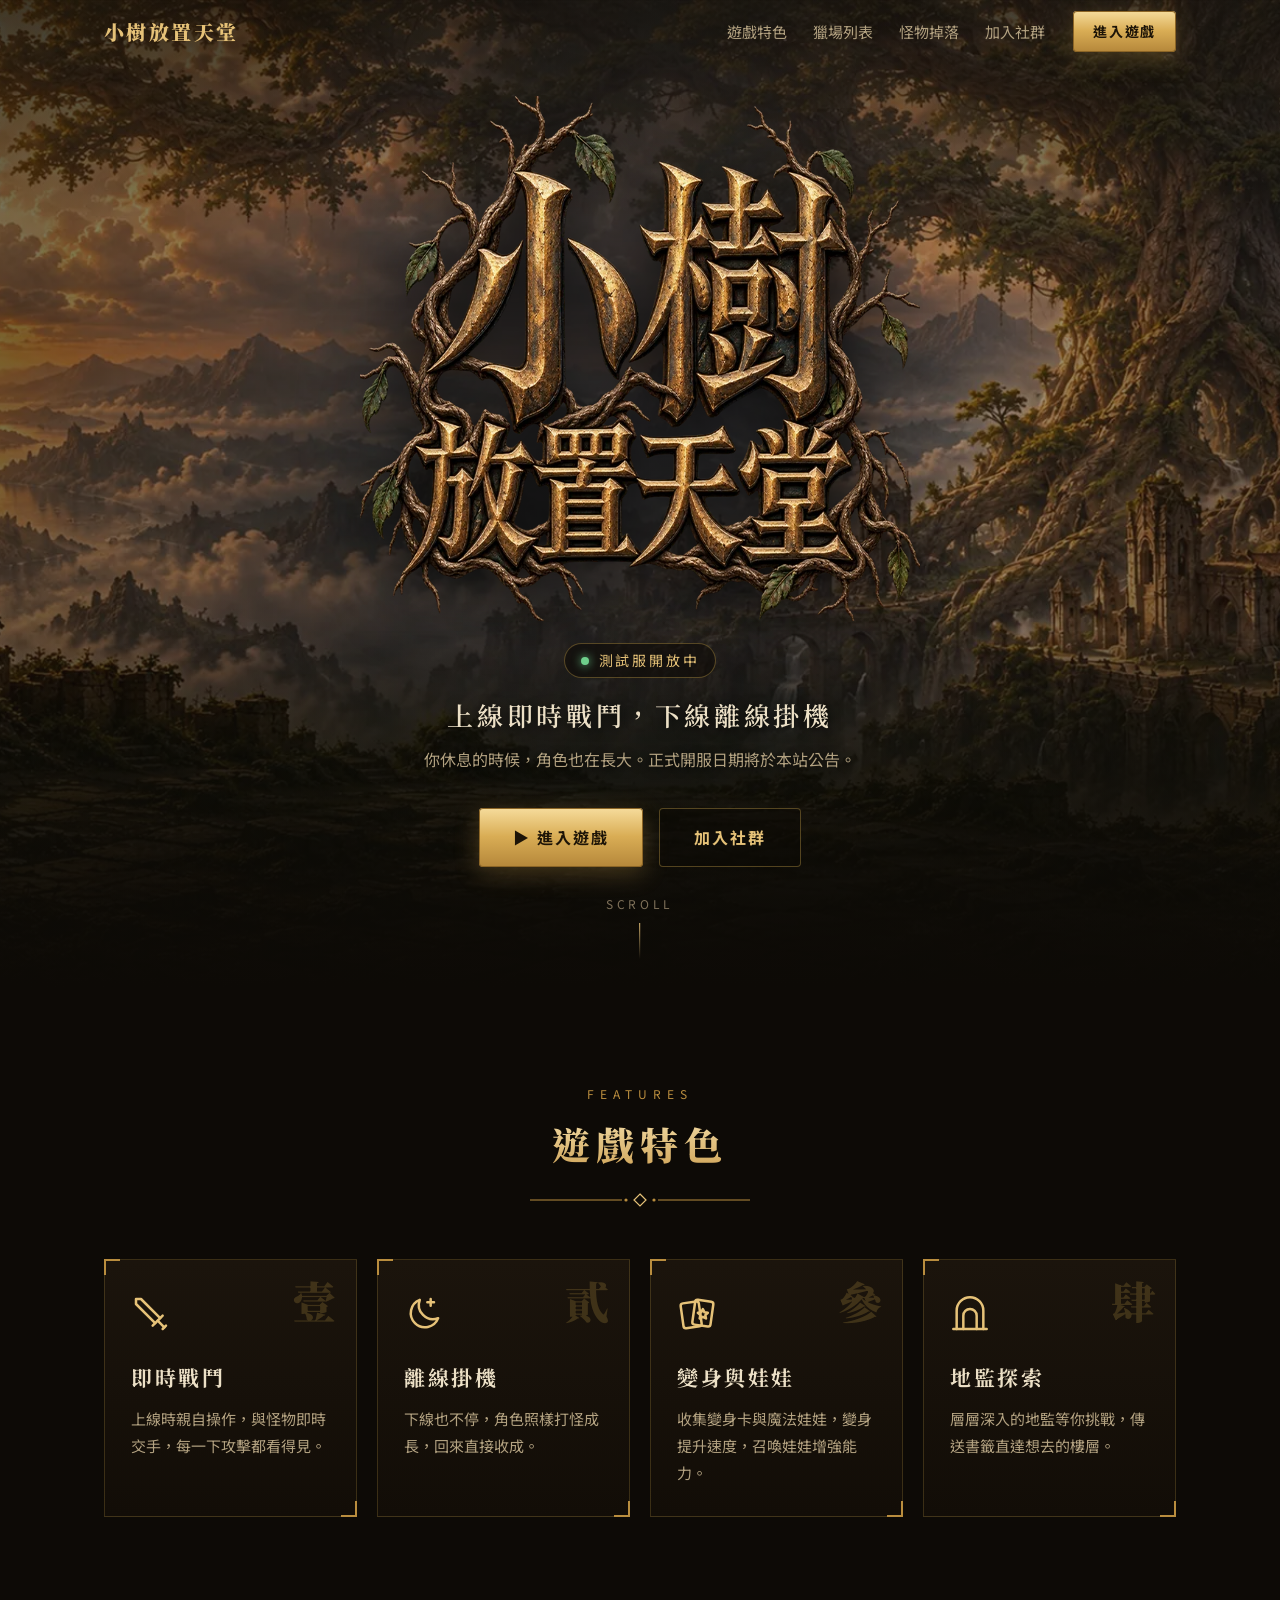
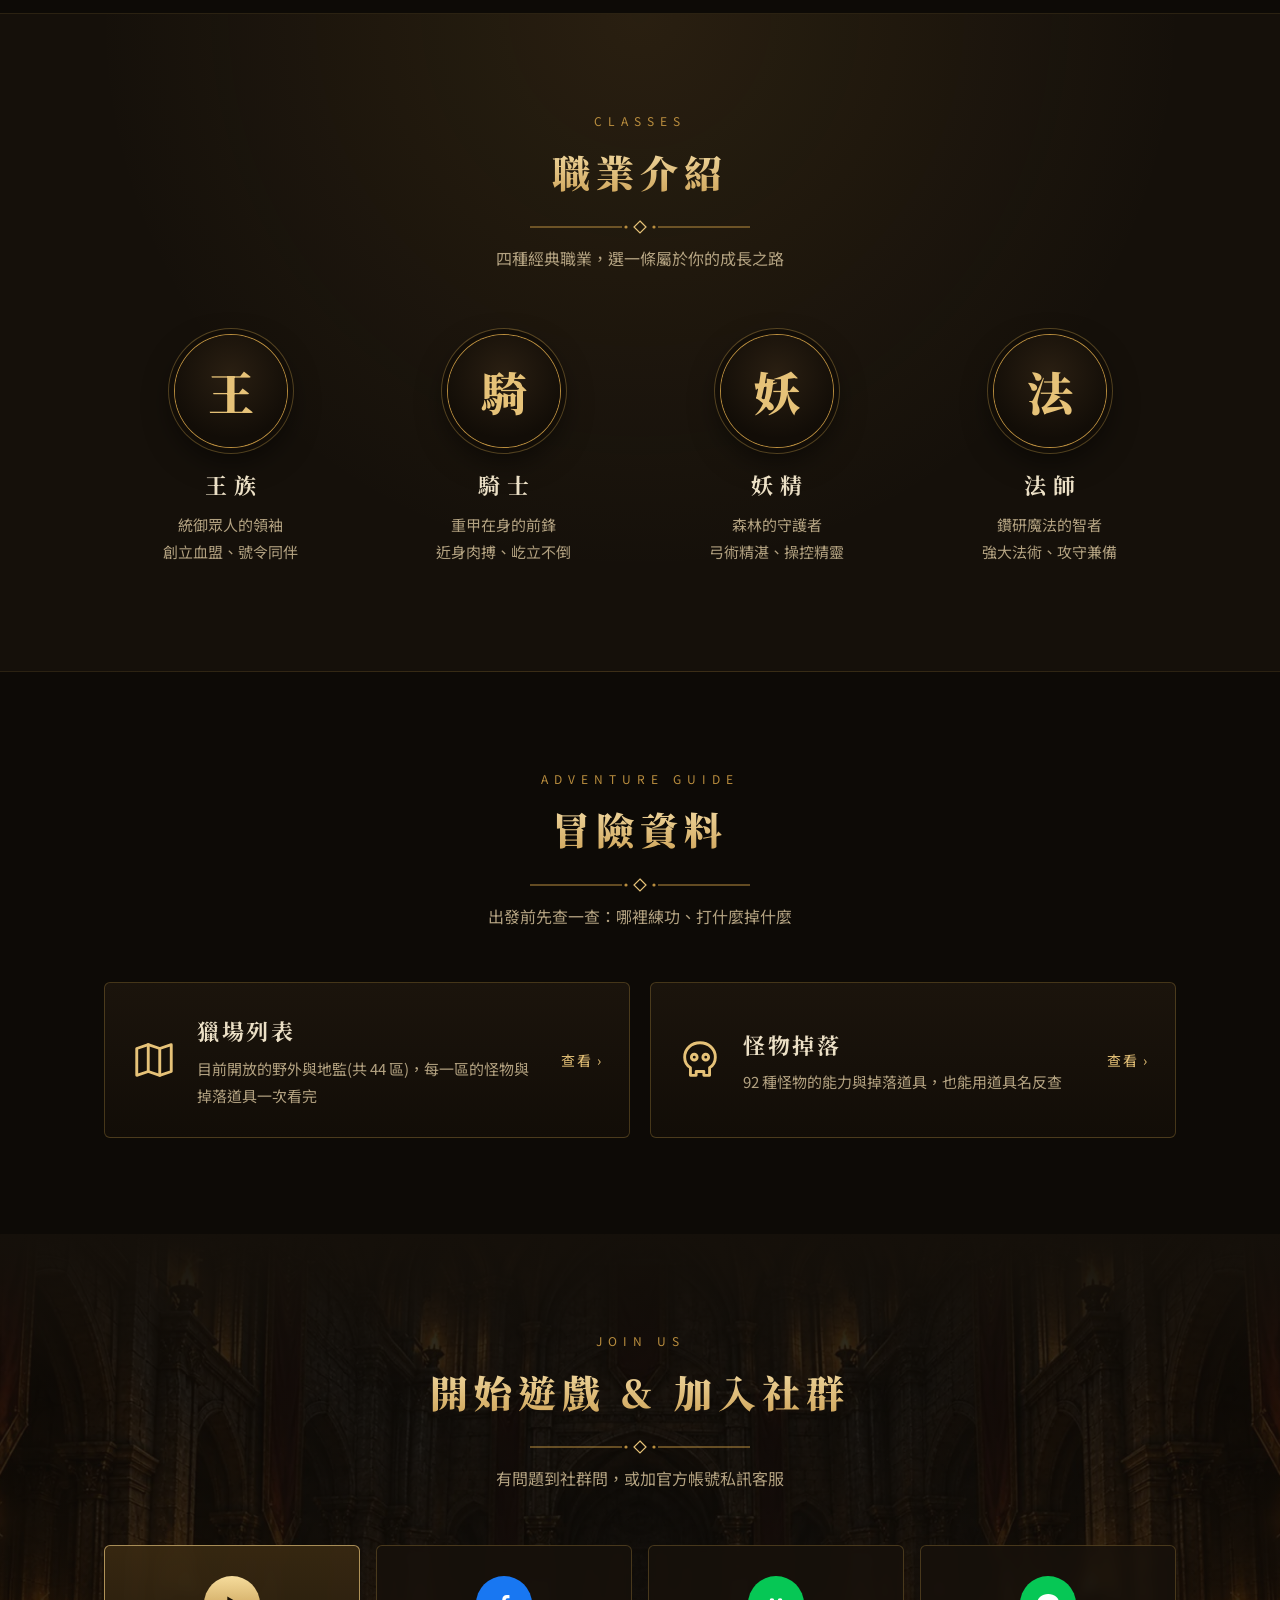
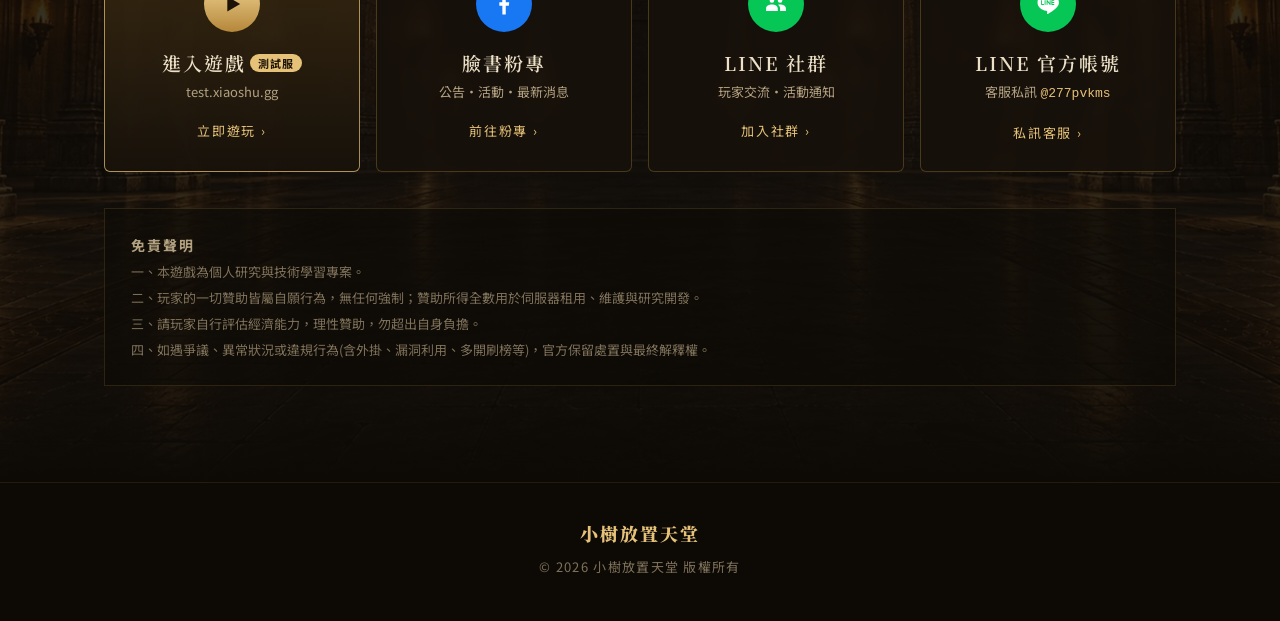
==== commit 654d07fd: "獵場頁直接列出每區怪物+掉落道具(不用點進去);大陸分區改名:燃柳森林→妖精森林、火田村周邊→燃柳村周邊(照遊戲村莊座標核對),妖精森林加說明 Co-Authored-By: Claude Opus " ====
--- a/index.html
+++ b/index.html
@@ -117,7 +117,7 @@
       <div class="guides">
         <a class="guide-card" href="zones.html">
           <svg viewBox="0 0 24 24" fill="none" stroke="currentColor" stroke-width="1.5" stroke-linecap="round" stroke-linejoin="round" aria-hidden="true"><path d="M9 4 3 6v14l6-2 6 2 6-2V4l-6 2z"/><path d="M9 4v14M15 6v14"/></svg>
-          <div><h3>獵場列表</h3><p>目前開放的野外與地監<span data-count="zones"></span>，每一區出沒的怪物與等級</p></div>
+          <div><h3>獵場列表</h3><p>目前開放的野外與地監<span data-count="zones"></span>，每一區的怪物與掉落道具一次看完</p></div>
           <span class="go">查看 ›</span>
         </a>
         <a class="guide-card" href="monsters.html">
--- a/site.css
+++ b/site.css
@@ -238,6 +238,17 @@
 .tag.mark { border-color: var(--gold); color: var(--gold); background: rgba(230,194,120,.1); }
 .boss-badge { font-family: var(--sans); font-size: 11px; font-weight: 700; letter-spacing: .1em; color: #fff; background: linear-gradient(180deg, #c7533a, #8f2e1c); padding: 1px 8px; border-radius: 999px; }
 .grp-badge { font-family: var(--sans); font-size: 11px; letter-spacing: .1em; color: var(--gold); border: 1px solid var(--gold-dim); padding: 0 8px; border-radius: 999px; }
+/* 獵場頁:每區一張寬卡,每隻怪一列「名稱/等級 | 掉落道具」 */
+.cards.one { grid-template-columns: 1fr; }
+.znote { color: var(--text-soft); font-size: 13.5px; margin: -4px 0 12px; padding: 6px 12px; border-left: 2px solid var(--gold-2); background: rgba(230,194,120,.06); }
+.mhead { display: grid; grid-template-columns: 210px 1fr; gap: 16px; padding: 6px 0; font-size: 12px; letter-spacing: .2em; color: var(--gold-2); border-bottom: 1px solid rgba(201,162,74,.22); }
+.mrow { display: grid; grid-template-columns: 210px 1fr; gap: 16px; padding: 11px 0; border-bottom: 1px solid rgba(201,162,74,.09); align-items: start; }
+.mrow:last-child { border-bottom: 0; padding-bottom: 2px; }
+.mname { display: flex; flex-wrap: wrap; align-items: center; gap: 6px 8px; padding-top: 2px; }
+.mname a { font-weight: 700; font-size: 15.5px; color: var(--text); }
+.mname a:hover, .mname a.mark { color: var(--gold); }
+.mname .lv { font-size: 12.5px; color: var(--text-faint); }
+.mrow .none { color: var(--text-faint); font-size: 13px; padding-top: 3px; }
 .empty { text-align: center; color: var(--text-faint); padding: 40px 0; }
 .data-note { margin-top: 30px; color: var(--text-faint); font-size: 13px; line-height: 1.9; border-top: 1px solid rgba(201,162,74,.12); padding-top: 18px; }
 
@@ -261,6 +272,8 @@
   .page-hero { padding: 96px 0 34px; }
   .cards { grid-template-columns: 1fr; }
   .stats b { font-size: 14px; }
+  .mhead { display: none; }
+  .mrow { grid-template-columns: 1fr; gap: 6px; }
 }
 @media (max-width: 480px) {
   .features, .links { grid-template-columns: 1fr; }
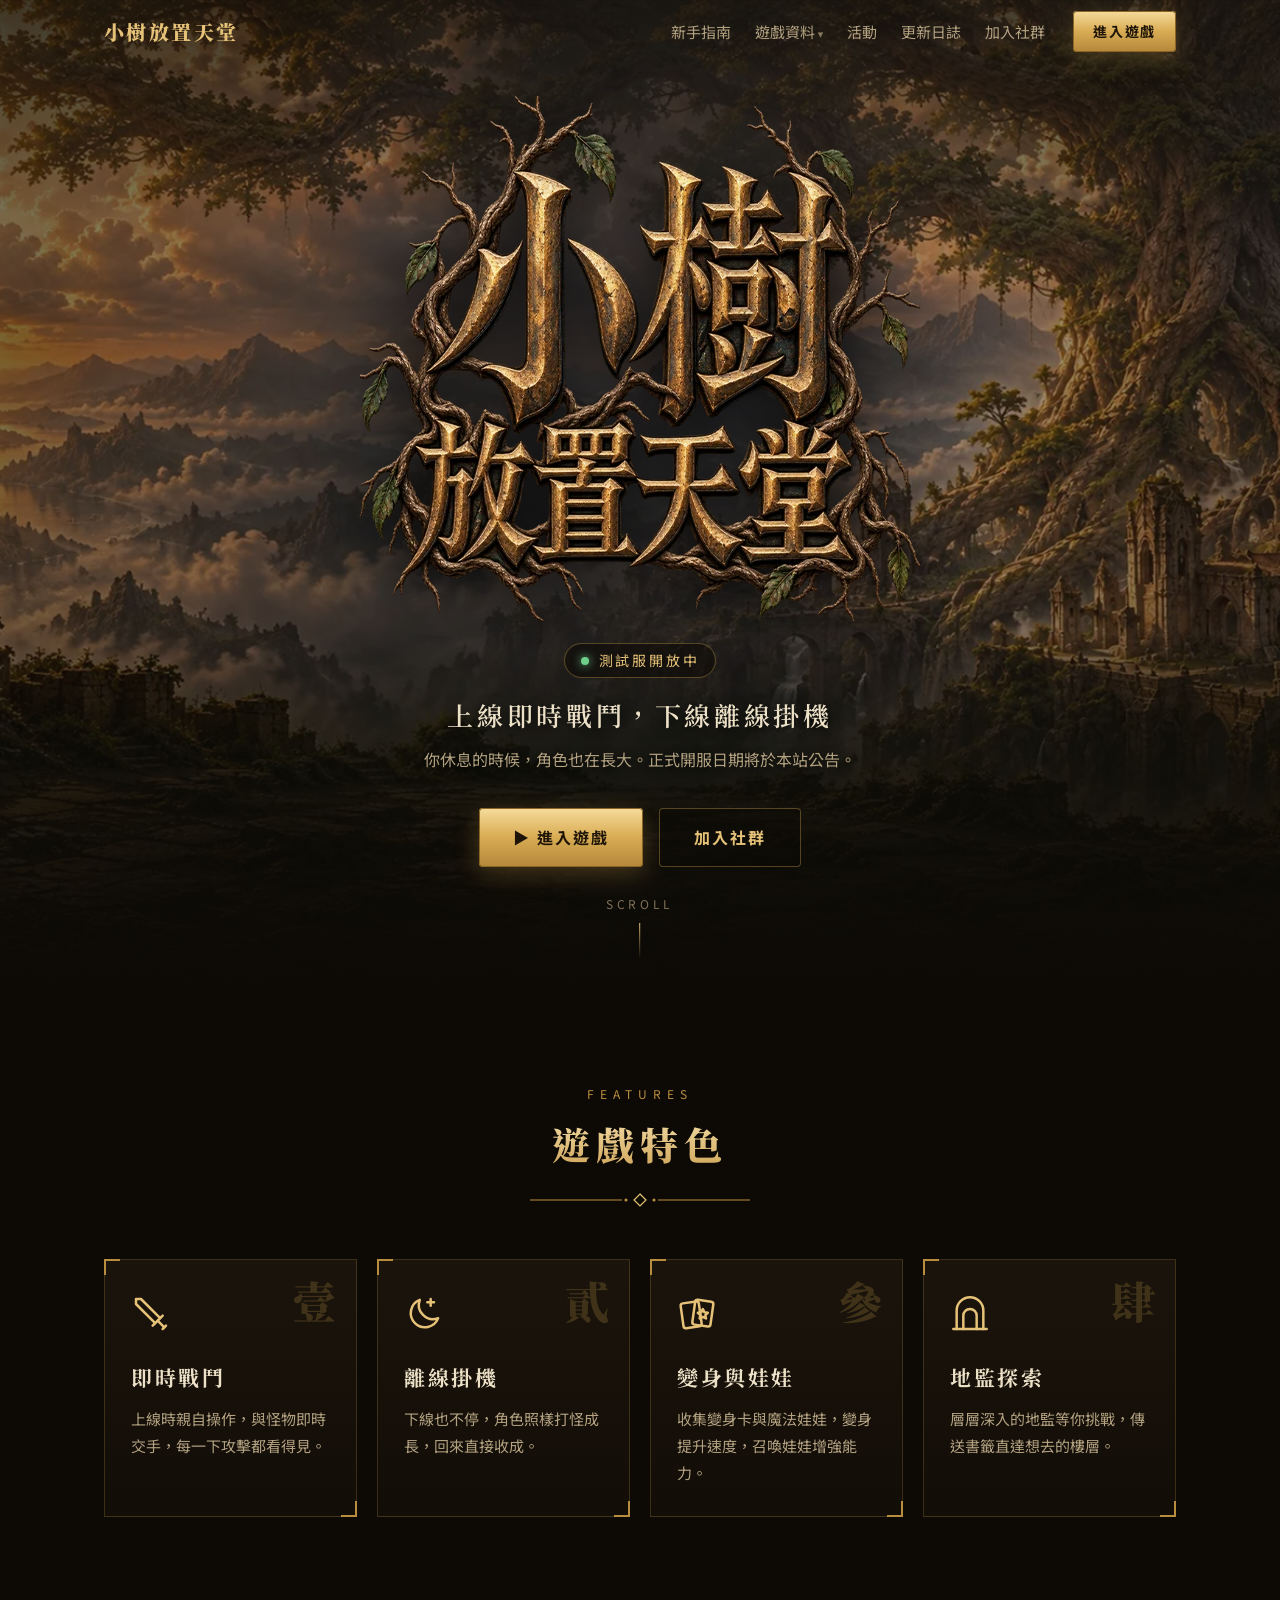
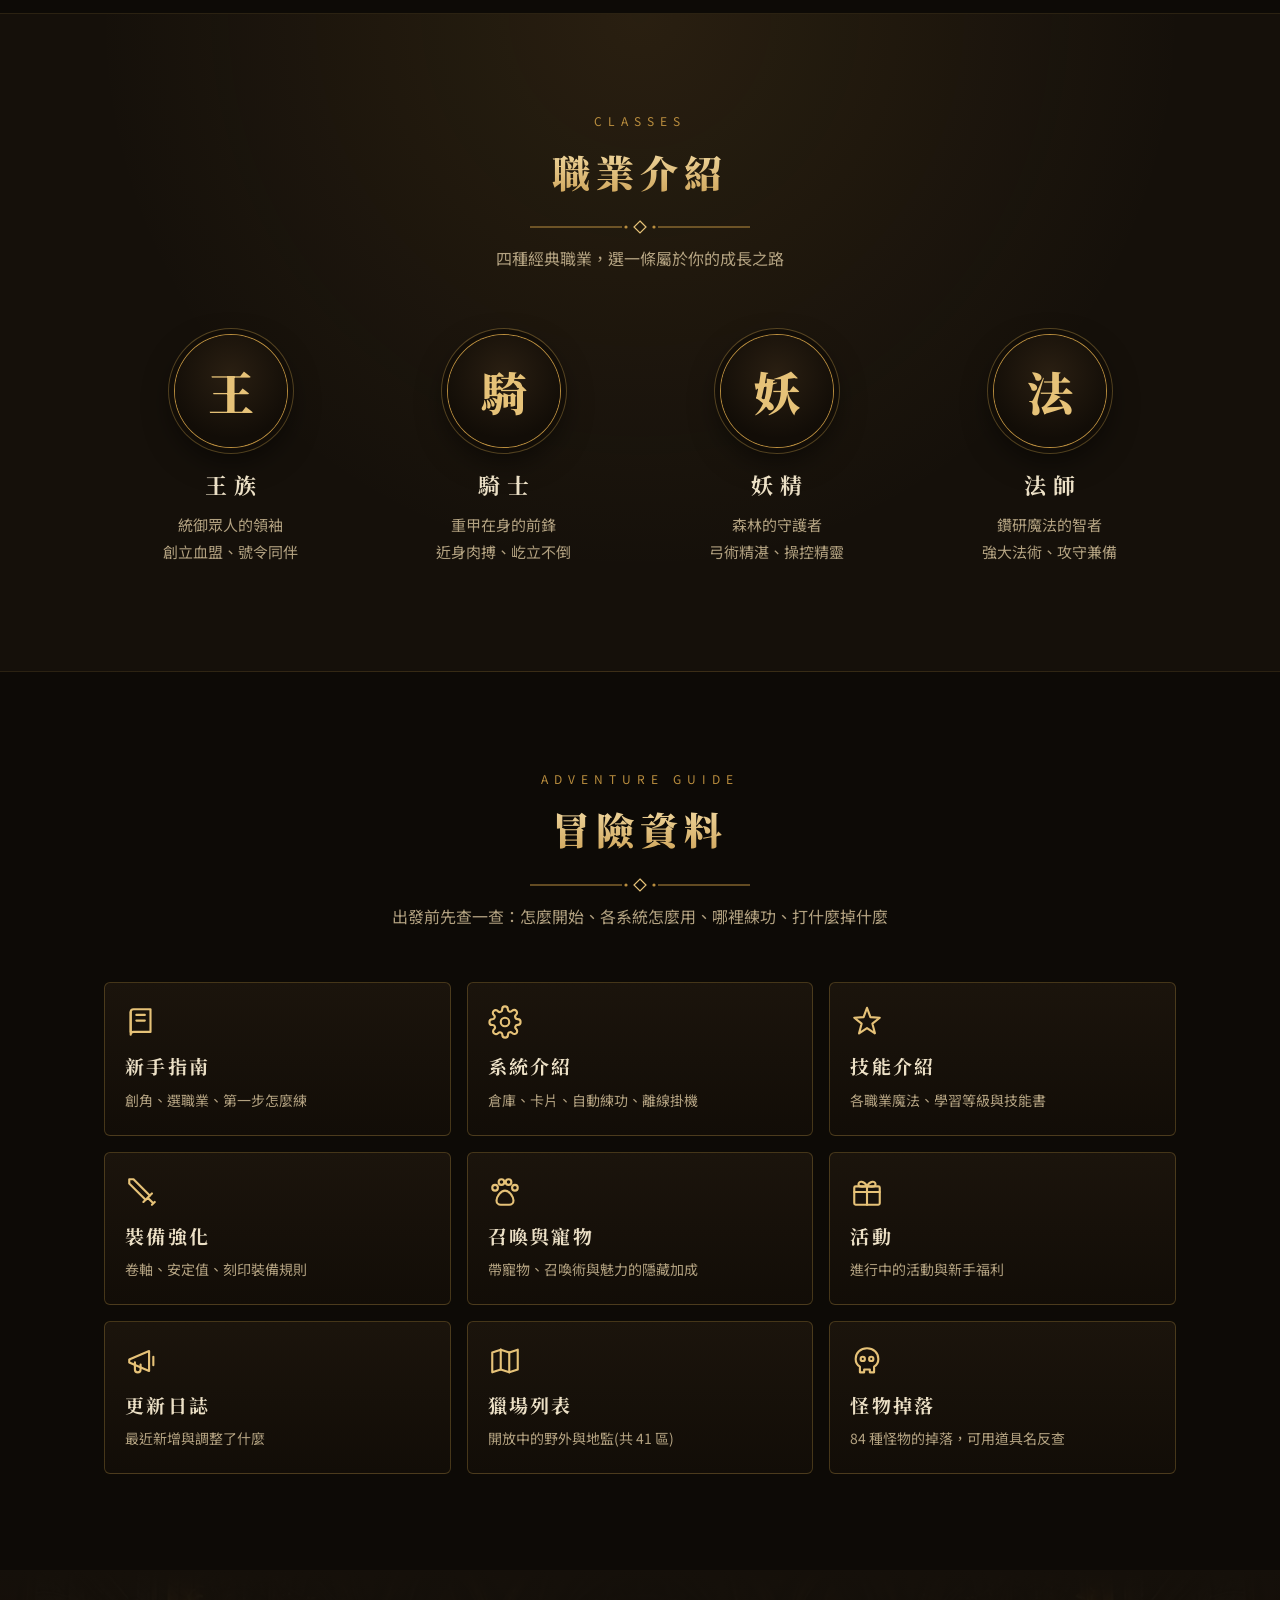
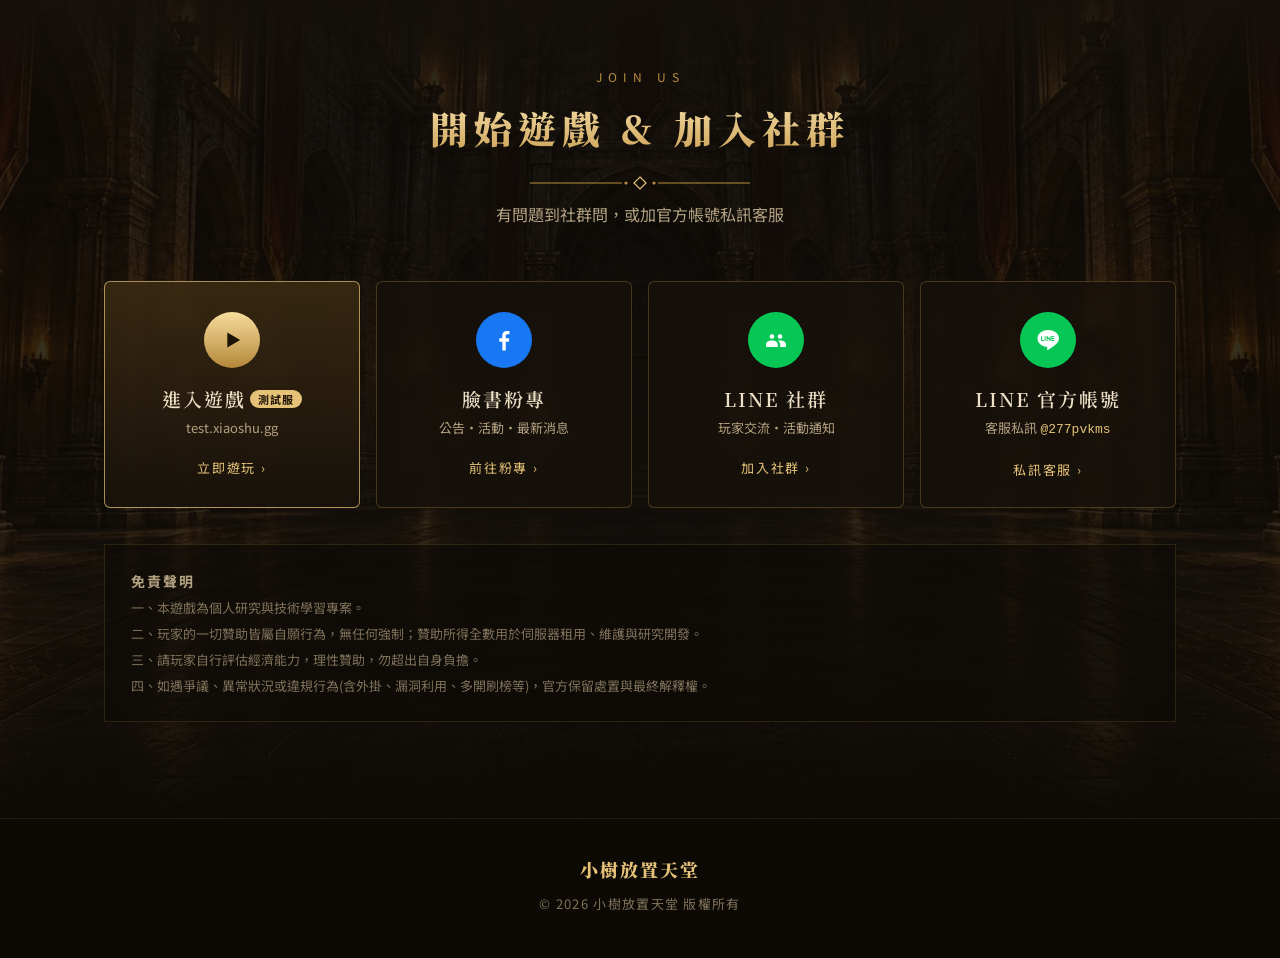
==== commit b8680c84: "新增新手指南、系統介紹、技能、強化、召喚與寵物、活動、更新日誌七頁與共用選單 Co-Authored-By: Claude Opus 5.5 <noreply@anthropic.com>" ====
--- a/index.html
+++ b/index.html
@@ -25,18 +25,8 @@
   </defs>
 </svg>
 
-<nav class="nav" id="nav">
-  <div class="wrap">
-    <a class="brand" href="#top">小樹放置天堂</a>
-    <div class="nav-links">
-      <a href="#features">遊戲特色</a>
-      <a href="zones.html">獵場列表</a>
-      <a href="monsters.html">怪物掉落</a>
-      <a href="#join">加入社群</a>
-    </div>
-    <a class="btn btn-gold" href="https://test.xiaoshu.gg/play/" target="_blank" rel="noopener">進入遊戲</a>
-  </div>
-</nav>
+<nav class="nav" id="nav" data-hero></nav>
+<script src="nav.js"></script>
 
 <header class="hero" id="top">
   <div class="wrap">
@@ -112,18 +102,44 @@
         <div class="en">ADVENTURE GUIDE</div>
         <h2>冒險資料</h2>
         <svg class="orn"><use href="#orn"/></svg>
-        <p>出發前先查一查：哪裡練功、打什麼掉什麼</p>
-      </div>
-      <div class="guides">
+        <p>出發前先查一查：怎麼開始、各系統怎麼用、哪裡練功、打什麼掉什麼</p>
+      </div>
+      <div class="guides more">
+        <a class="guide-card" href="guide.html">
+          <svg viewBox="0 0 24 24" fill="none" stroke="currentColor" stroke-width="1.5" stroke-linecap="round" stroke-linejoin="round" aria-hidden="true"><path d="M4 5a2 2 0 0 1 2-2h12v16H6a2 2 0 0 0-2 2z"/><path d="M4 19V5M8 7h6M8 11h6"/></svg>
+          <div><h3>新手指南</h3><p>創角、選職業、第一步怎麼練</p></div>
+        </a>
+        <a class="guide-card" href="systems.html">
+          <svg viewBox="0 0 24 24" fill="none" stroke="currentColor" stroke-width="1.5" stroke-linecap="round" stroke-linejoin="round" aria-hidden="true"><circle cx="12" cy="12" r="3"/><path d="M19.4 15a1.6 1.6 0 0 0 .3 1.8l.1.1a2 2 0 1 1-2.8 2.8l-.1-.1a1.6 1.6 0 0 0-1.8-.3 1.6 1.6 0 0 0-1 1.5V21a2 2 0 0 1-4 0v-.1a1.6 1.6 0 0 0-1-1.5 1.6 1.6 0 0 0-1.8.3l-.1.1a2 2 0 1 1-2.8-2.8l.1-.1a1.6 1.6 0 0 0 .3-1.8 1.6 1.6 0 0 0-1.5-1H3a2 2 0 0 1 0-4h.1a1.6 1.6 0 0 0 1.5-1 1.6 1.6 0 0 0-.3-1.8l-.1-.1a2 2 0 1 1 2.8-2.8l.1.1a1.6 1.6 0 0 0 1.8.3H9a1.6 1.6 0 0 0 1-1.5V3a2 2 0 0 1 4 0v.1a1.6 1.6 0 0 0 1 1.5 1.6 1.6 0 0 0 1.8-.3l.1-.1a2 2 0 1 1 2.8 2.8l-.1.1a1.6 1.6 0 0 0-.3 1.8V9a1.6 1.6 0 0 0 1.5 1H21a2 2 0 0 1 0 4h-.1a1.6 1.6 0 0 0-1.5 1z"/></svg>
+          <div><h3>系統介紹</h3><p>倉庫、卡片、自動練功、離線掛機</p></div>
+        </a>
+        <a class="guide-card" href="skills.html">
+          <svg viewBox="0 0 24 24" fill="none" stroke="currentColor" stroke-width="1.5" stroke-linecap="round" stroke-linejoin="round" aria-hidden="true"><path d="M12 2l2.4 6.6L21 9l-5.2 4.2L17.6 20 12 16.3 6.4 20l1.8-6.8L3 9l6.6-.4z"/></svg>
+          <div><h3>技能介紹</h3><p>各職業魔法、學習等級與技能書</p></div>
+        </a>
+        <a class="guide-card" href="enhance.html">
+          <svg viewBox="0 0 24 24" fill="none" stroke="currentColor" stroke-width="1.5" stroke-linecap="round" stroke-linejoin="round" aria-hidden="true"><path d="M14.5 17.5 3 6V3h3l11.5 11.5"/><path d="m13 19 6-6M16 16l4 4M19 21l2-2"/></svg>
+          <div><h3>裝備強化</h3><p>卷軸、安定值、刻印裝備規則</p></div>
+        </a>
+        <a class="guide-card" href="pets.html">
+          <svg viewBox="0 0 24 24" fill="none" stroke="currentColor" stroke-width="1.5" stroke-linecap="round" stroke-linejoin="round" aria-hidden="true"><circle cx="5" cy="9" r="2"/><circle cx="9.5" cy="5" r="2"/><circle cx="14.5" cy="5" r="2"/><circle cx="19" cy="9" r="2"/><path d="M12 11c-3 0-6 4.5-6 7a3 3 0 0 0 3 3h6a3 3 0 0 0 3-3c0-2.5-3-7-6-7z"/></svg>
+          <div><h3>召喚與寵物</h3><p>帶寵物、召喚術與魅力的隱藏加成</p></div>
+        </a>
+        <a class="guide-card" href="events.html">
+          <svg viewBox="0 0 24 24" fill="none" stroke="currentColor" stroke-width="1.5" stroke-linecap="round" stroke-linejoin="round" aria-hidden="true"><rect x="3" y="8" width="18" height="13" rx="1"/><path d="M12 8v13M3 12h18M12 8c-2-4-6-4-6-1.5S10 8 12 8zM12 8c2-4 6-4 6-1.5S14 8 12 8z"/></svg>
+          <div><h3>活動</h3><p>進行中的活動與新手福利</p></div>
+        </a>
+        <a class="guide-card" href="changelog.html">
+          <svg viewBox="0 0 24 24" fill="none" stroke="currentColor" stroke-width="1.5" stroke-linecap="round" stroke-linejoin="round" aria-hidden="true"><path d="M3 11l14-6v14L3 13z"/><path d="M7 13v5a2 2 0 0 0 4 0v-3.5"/><path d="M20 9v6"/></svg>
+          <div><h3>更新日誌</h3><p>最近新增與調整了什麼</p></div>
+        </a>
         <a class="guide-card" href="zones.html">
           <svg viewBox="0 0 24 24" fill="none" stroke="currentColor" stroke-width="1.5" stroke-linecap="round" stroke-linejoin="round" aria-hidden="true"><path d="M9 4 3 6v14l6-2 6 2 6-2V4l-6 2z"/><path d="M9 4v14M15 6v14"/></svg>
-          <div><h3>獵場列表</h3><p>目前開放的野外與地監<span data-count="zones"></span>，每一區的怪物與掉落道具一次看完</p></div>
-          <span class="go">查看 ›</span>
+          <div><h3>獵場列表</h3><p>開放中的野外與地監<span data-count="zones"></span></p></div>
         </a>
         <a class="guide-card" href="monsters.html">
           <svg viewBox="0 0 24 24" fill="none" stroke="currentColor" stroke-width="1.5" stroke-linecap="round" stroke-linejoin="round" aria-hidden="true"><path d="M12 3c4.5 0 8 3.2 8 7.5 0 2.6-1.3 4.4-3 5.5V20h-3v-2h-4v2H7v-4c-1.7-1.1-3-2.9-3-5.5C4 6.2 7.5 3 12 3z"/><circle cx="9" cy="10.5" r="1.5"/><circle cx="15" cy="10.5" r="1.5"/></svg>
-          <div><h3>怪物掉落</h3><p><span data-count="mobs">每隻</span>怪物的能力與掉落道具，也能用道具名反查</p></div>
-          <span class="go">查看 ›</span>
+          <div><h3>怪物掉落</h3><p><span data-count="mobs">每隻</span>怪物的掉落，可用道具名反查</p></div>
         </a>
       </div>
     </div>
@@ -174,14 +190,6 @@
   <div class="wrap"><span class="brand">小樹放置天堂</span>© 2026 小樹放置天堂 版權所有</div>
 </footer>
 
-<script>
-  (function () {
-    var nav = document.getElementById('nav');
-    function onScroll() { nav.classList.toggle('solid', window.scrollY > 40); }
-    window.addEventListener('scroll', onScroll, { passive: true });
-    onScroll();
-  })();
-</script>
 <script src="data/wiki.js" defer></script>
 <script>
   // 冒險資料卡片填入目前開放的獵場/怪物數(資料讀不到就維持原本的文字)
--- a/site.css
+++ b/site.css
@@ -31,9 +31,26 @@
 .nav.solid { background: rgba(13, 10, 6, .9); backdrop-filter: blur(8px); border-color: rgba(201,162,74,.18); }
 .nav .wrap { width: 100%; display: flex; align-items: center; gap: 28px; }
 .brand { font-family: var(--serif); font-weight: 900; font-size: 20px; letter-spacing: .12em; color: var(--gold); margin-right: auto; }
-.nav-links { display: flex; gap: 26px; font-size: 15px; color: var(--text-soft); }
+.nav-links { display: flex; align-items: center; gap: 24px; font-size: 15px; color: var(--text-soft); }
 .nav-links a:hover { color: var(--gold); }
 .nav .btn { padding: 8px 20px; font-size: 14px; }
+/* 下拉「遊戲資料」(nav.js 產生;點按開關) */
+.dd { position: relative; }
+.dd-btn { background: none; border: 0; padding: 0; font: inherit; color: inherit; cursor: pointer; }
+.dd-btn span { font-size: 11px; opacity: .7; }
+.dd-btn:hover, .dd.on > .dd-btn { color: var(--gold); }
+.dd-menu {
+  position: absolute; top: calc(100% + 14px); left: 50%; transform: translateX(-50%); min-width: 150px; display: none;
+  flex-direction: column; padding: 8px; background: rgba(16, 12, 7, .97); border: 1px solid rgba(201,162,74,.3); border-radius: 6px;
+  box-shadow: 0 14px 30px rgba(0,0,0,.6);
+}
+.dd.show .dd-menu { display: flex; }
+.dd-menu a { padding: 8px 12px; border-radius: 4px; white-space: nowrap; }
+.dd-menu a:hover, .dd-menu a.on { background: rgba(230,194,120,.1); color: var(--gold); }
+/* 手機:漢堡選單 */
+.burger { display: none; width: 40px; height: 40px; border: 1px solid var(--gold-dim); border-radius: 4px; background: rgba(13,10,6,.5); padding: 10px 9px; cursor: pointer; flex-direction: column; justify-content: space-between; }
+.burger i { display: block; height: 2px; background: var(--gold); border-radius: 2px; }
+.m-menu { display: none; }
 
 /* ── 按鈕 ── */
 .btn {
@@ -177,6 +194,12 @@
 .guide-card h3 { font-family: var(--serif); font-size: 22px; letter-spacing: .12em; margin: 0 0 4px; color: var(--text); }
 .guide-card p { margin: 0; color: var(--text-soft); font-size: 15px; }
 .guide-card .go { margin-left: auto; flex: none; color: var(--gold); font-size: 14px; letter-spacing: .12em; }
+/* 冒險資料 8 格版:四欄小卡(圖示在上) */
+.guides.more { grid-template-columns: repeat(3, 1fr); gap: 16px; }
+.guides.more .guide-card { flex-direction: column; align-items: flex-start; gap: 10px; padding: 22px 20px; }
+.guides.more .guide-card svg { width: 34px; height: 34px; }
+.guides.more .guide-card h3 { font-size: 19px; }
+.guides.more .guide-card p { font-size: 14px; }
 
 /* ── 資料頁(獵場列表 / 怪物掉落)── */
 .nav.solid-always { background: rgba(13, 10, 6, .92); backdrop-filter: blur(8px); border-color: rgba(201,162,74,.18); }
@@ -249,15 +272,92 @@
 .mname a:hover, .mname a.mark { color: var(--gold); }
 .mname .lv { font-size: 12.5px; color: var(--text-faint); }
 .mrow .none { color: var(--text-faint); font-size: 13px; padding-top: 3px; }
+/* 獵場頁「即將開放」:上鎖的神祕卡片(只有名稱與層數) */
+.soon-hd { color: #c9b07a; }
+.soon-lead { color: var(--text-soft); font-size: 14.5px; margin: -4px 0 16px; font-family: var(--serif); letter-spacing: .04em; }
+.soon-grid { display: grid; grid-template-columns: repeat(auto-fill, minmax(200px, 1fr)); gap: 14px; }
+.soon-card {
+  position: relative; overflow: hidden; text-align: center; padding: 22px 14px 18px;
+  background: radial-gradient(ellipse at 50% 0%, rgba(201,162,74,.12), transparent 70%), linear-gradient(180deg, #15100a, #0c0805);
+  border: 1px dashed rgba(201,162,74,.38); border-radius: 6px;
+  transition: border-color .25s, box-shadow .25s, transform .25s;
+}
+.soon-card::before {
+  content: "?"; position: absolute; right: -6px; bottom: -34px; font-family: var(--serif); font-weight: 900;
+  font-size: 120px; line-height: 1; color: rgba(201,162,74,.06); pointer-events: none;
+}
+.soon-card:hover { border-color: rgba(230,194,120,.75); box-shadow: 0 0 26px rgba(230,194,120,.14); transform: translateY(-3px); }
+.soon-card svg { width: 30px; height: 30px; color: var(--gold-2); margin-bottom: 6px; }
+.soon-n { font-family: var(--serif); font-weight: 900; font-size: 19px; letter-spacing: .1em; color: var(--text); }
+.soon-sub { font-size: 12.5px; color: var(--text-faint); margin: 2px 0 10px; letter-spacing: .06em; }
+.soon-q { font-size: 13px; color: var(--text-soft); }
+.soon-q b { color: var(--gold); letter-spacing: .2em; }
+.soon-card.big { grid-column: 1 / -1; padding: 30px 16px 26px; border-style: solid; border-color: rgba(230,194,120,.55);
+  background: radial-gradient(ellipse at 50% 0%, rgba(230,180,90,.22), transparent 65%), linear-gradient(180deg, #1d150b, #0c0805); }
+.soon-card.big::before { content: "100"; font-size: 150px; right: 10px; bottom: -40px; color: rgba(201,162,74,.07); }
+.soon-card.big svg { width: 38px; height: 38px; color: var(--gold); }
+.soon-card.big .soon-n { font-size: 28px; letter-spacing: .3em; background: linear-gradient(180deg, #fbe7b0, #d6a548); -webkit-background-clip: text; background-clip: text; -webkit-text-fill-color: transparent; }
+.soon-kicker { font-size: 12px; letter-spacing: .5em; color: var(--gold-2); margin: 2px 0 4px; }
+.soon-tag {
+  display: inline-block; margin-top: 12px; padding: 3px 12px; border-radius: 999px; font-size: 12px; letter-spacing: .12em;
+  color: var(--gold); border: 1px solid var(--gold-dim); background: rgba(230,194,120,.06);
+}
 .empty { text-align: center; color: var(--text-faint); padding: 40px 0; }
 .data-note { margin-top: 30px; color: var(--text-faint); font-size: 13px; line-height: 1.9; border-top: 1px solid rgba(201,162,74,.12); padding-top: 18px; }
+
+/* ── 說明頁(新手指南/系統介紹/裝備強化/召喚與寵物/活動/更新日誌/技能)── */
+.doc-wrap { display: grid; grid-template-columns: 210px minmax(0, 1fr); gap: 28px; align-items: start; }
+.doc { min-width: 0; }
+.toc { position: sticky; top: 84px; padding: 14px 0; border-left: 1px solid rgba(201,162,74,.25); font-size: 14px; }
+.toc a { display: block; padding: 5px 0 5px 14px; color: var(--text-soft); border-left: 2px solid transparent; margin-left: -1px; line-height: 1.5; }
+.toc a:hover, .toc a.on { color: var(--gold); border-left-color: var(--gold); }
+.doc h2 { font-family: var(--serif); font-weight: 900; font-size: 22px; letter-spacing: .1em; color: var(--gold); margin: 0 0 12px; scroll-margin-top: 84px; display: flex; align-items: center; gap: 12px; }
+.doc h2::after { content: ""; flex: 1; height: 1px; background: linear-gradient(90deg, rgba(185,141,62,.6), transparent); }
+.doc h3 { font-family: var(--serif); font-size: 17px; letter-spacing: .06em; color: var(--text); margin: 18px 0 6px; }
+.doc .sec { margin: 0 0 22px; padding: 22px 24px; background: linear-gradient(180deg, #1b140c, #120d07); border: 1px solid rgba(201,162,74,.2); border-radius: 6px; }
+.doc p { margin: 0 0 10px; color: var(--text); }
+.doc p:last-child { margin-bottom: 0; }
+.doc ul, .doc ol { margin: 0 0 10px; padding-left: 22px; }
+.doc li { margin: 4px 0; }
+.doc li::marker { color: var(--gold-2); }
+.doc strong { color: var(--gold); font-weight: 700; }
+.doc table { width: 100%; border-collapse: collapse; margin: 8px 0 12px; font-size: 14px; }
+.doc th { text-align: left; color: var(--gold); font-weight: 700; font-size: 13px; padding: 8px 10px; background: rgba(230,194,120,.07); border-bottom: 1px solid rgba(201,162,74,.3); }
+.doc td { padding: 8px 10px; border-bottom: 1px solid rgba(201,162,74,.1); vertical-align: top; }
+.doc th, .doc td:first-child { white-space: nowrap; }
+.doc .tbl { overflow-x: auto; }
+.doc blockquote { margin: 8px 0 12px; padding: 10px 14px; border-left: 3px solid var(--gold-2); background: rgba(230,194,120,.06); color: var(--text-soft); }
+.doc code { font-family: Consolas, monospace; color: var(--gold); }
+/* 更新日誌 */
+.log-day { margin: 0 0 18px; padding: 18px 22px; background: linear-gradient(180deg, #1b140c, #120d07); border: 1px solid rgba(201,162,74,.2); border-left: 3px solid var(--gold-2); border-radius: 6px; }
+.log-day h2 { font-family: var(--serif); font-size: 19px; color: var(--gold); margin: 0 0 8px; letter-spacing: .08em; }
+.log-day ul { margin: 0; padding-left: 0; list-style: none; }
+.log-day li { display: flex; gap: 10px; padding: 5px 0; border-top: 1px solid rgba(201,162,74,.08); }
+.log-day li:first-child { border-top: 0; }
+.lt { flex: none; font-size: 12px; padding: 1px 8px; border-radius: 999px; height: fit-content; margin-top: 3px; border: 1px solid var(--gold-dim); color: var(--gold); }
+.lt.fix { color: #9fd3a8; border-color: rgba(120,190,140,.4); }
+.lt.adj { color: #a9c4ef; border-color: rgba(130,160,220,.4); }
+/* 活動卡 */
+.ev { margin: 0 0 16px; padding: 20px 22px; background: linear-gradient(180deg, #1f170c, #120d07); border: 1px solid rgba(201,162,74,.3); border-radius: 6px; }
+.ev h2 { font-family: var(--serif); font-size: 20px; color: var(--gold); margin: 0 0 6px; letter-spacing: .08em; }
+.ev .ev-meta { font-size: 13px; color: var(--text-soft); margin-bottom: 8px; }
+.ev .ev-meta b { color: var(--text); font-weight: 400; }
 
 /* ── 平板/手機 ── */
 @media (max-width: 960px) {
   .features, .classes, .links { grid-template-columns: repeat(2, 1fr); }
+  .nav-links, .nav-play { display: none; }
+  .burger { display: flex; }
+  .nav.open .m-menu { display: flex; flex-direction: column; position: absolute; top: 64px; left: 0; right: 0; padding: 8px 16px 16px; background: rgba(13,10,6,.97); border-bottom: 1px solid rgba(201,162,74,.25); max-height: calc(100vh - 64px); overflow-y: auto; }
+  .m-menu a { padding: 12px 6px; border-bottom: 1px solid rgba(201,162,74,.1); color: var(--text-soft); font-size: 16px; }
+  .m-menu a.on { color: var(--gold); }
+  .m-menu .m-play { margin-top: 12px; text-align: center; border: 0; border-radius: 4px; color: #1d1407; font-weight: 700; background: linear-gradient(180deg, #f6dc9c, #d9ad55 48%, #b5873a); }
+  .doc-wrap { grid-template-columns: minmax(0, 1fr); }
+  .toc { display: none; }
+  .guides.more { grid-template-columns: repeat(2, 1fr); }
 }
 @media (max-width: 720px) {
-  .nav-links { display: none; }
+  .doc .sec { padding: 18px 16px; }
   .hero { background-image: url(img/hero-m.webp); background-position: center 30%; padding: 84px 0 96px; }
   .logo { width: min(250px, 66vw); }
   .status { margin-top: 14px; }
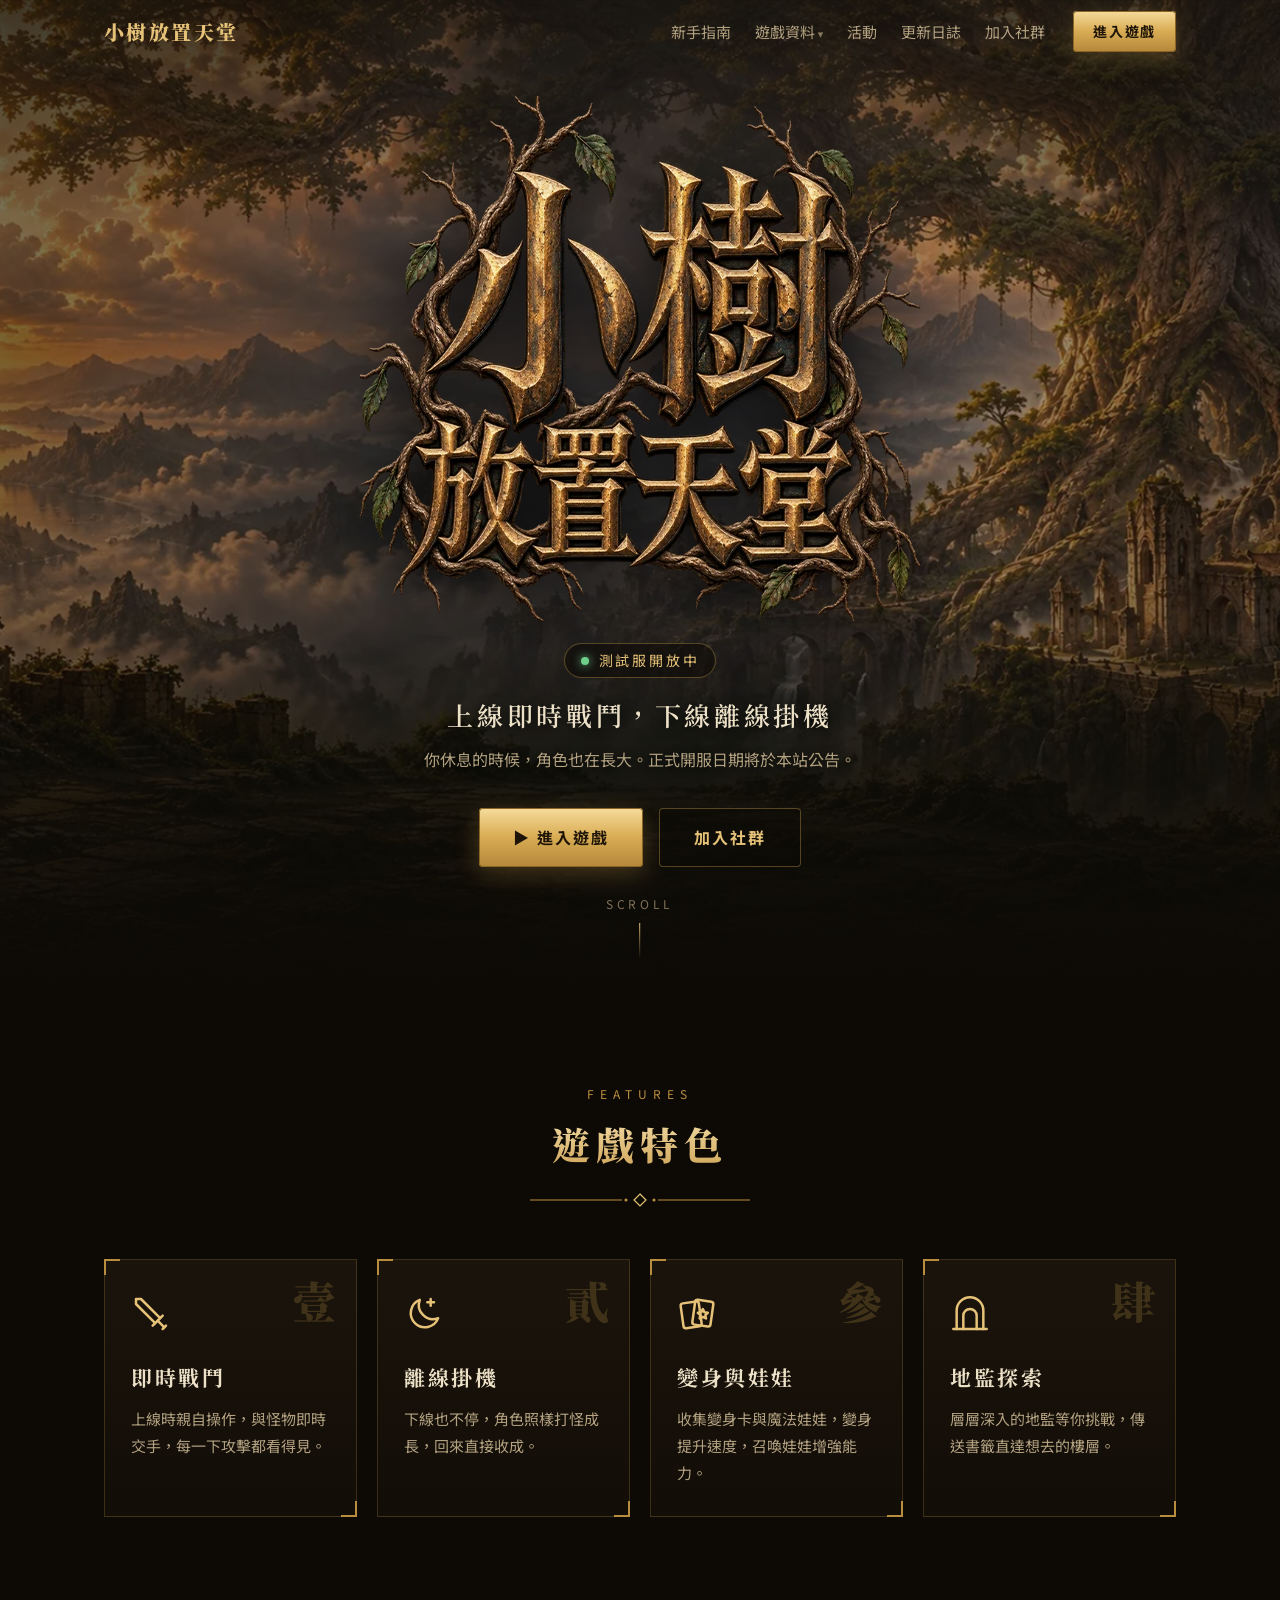
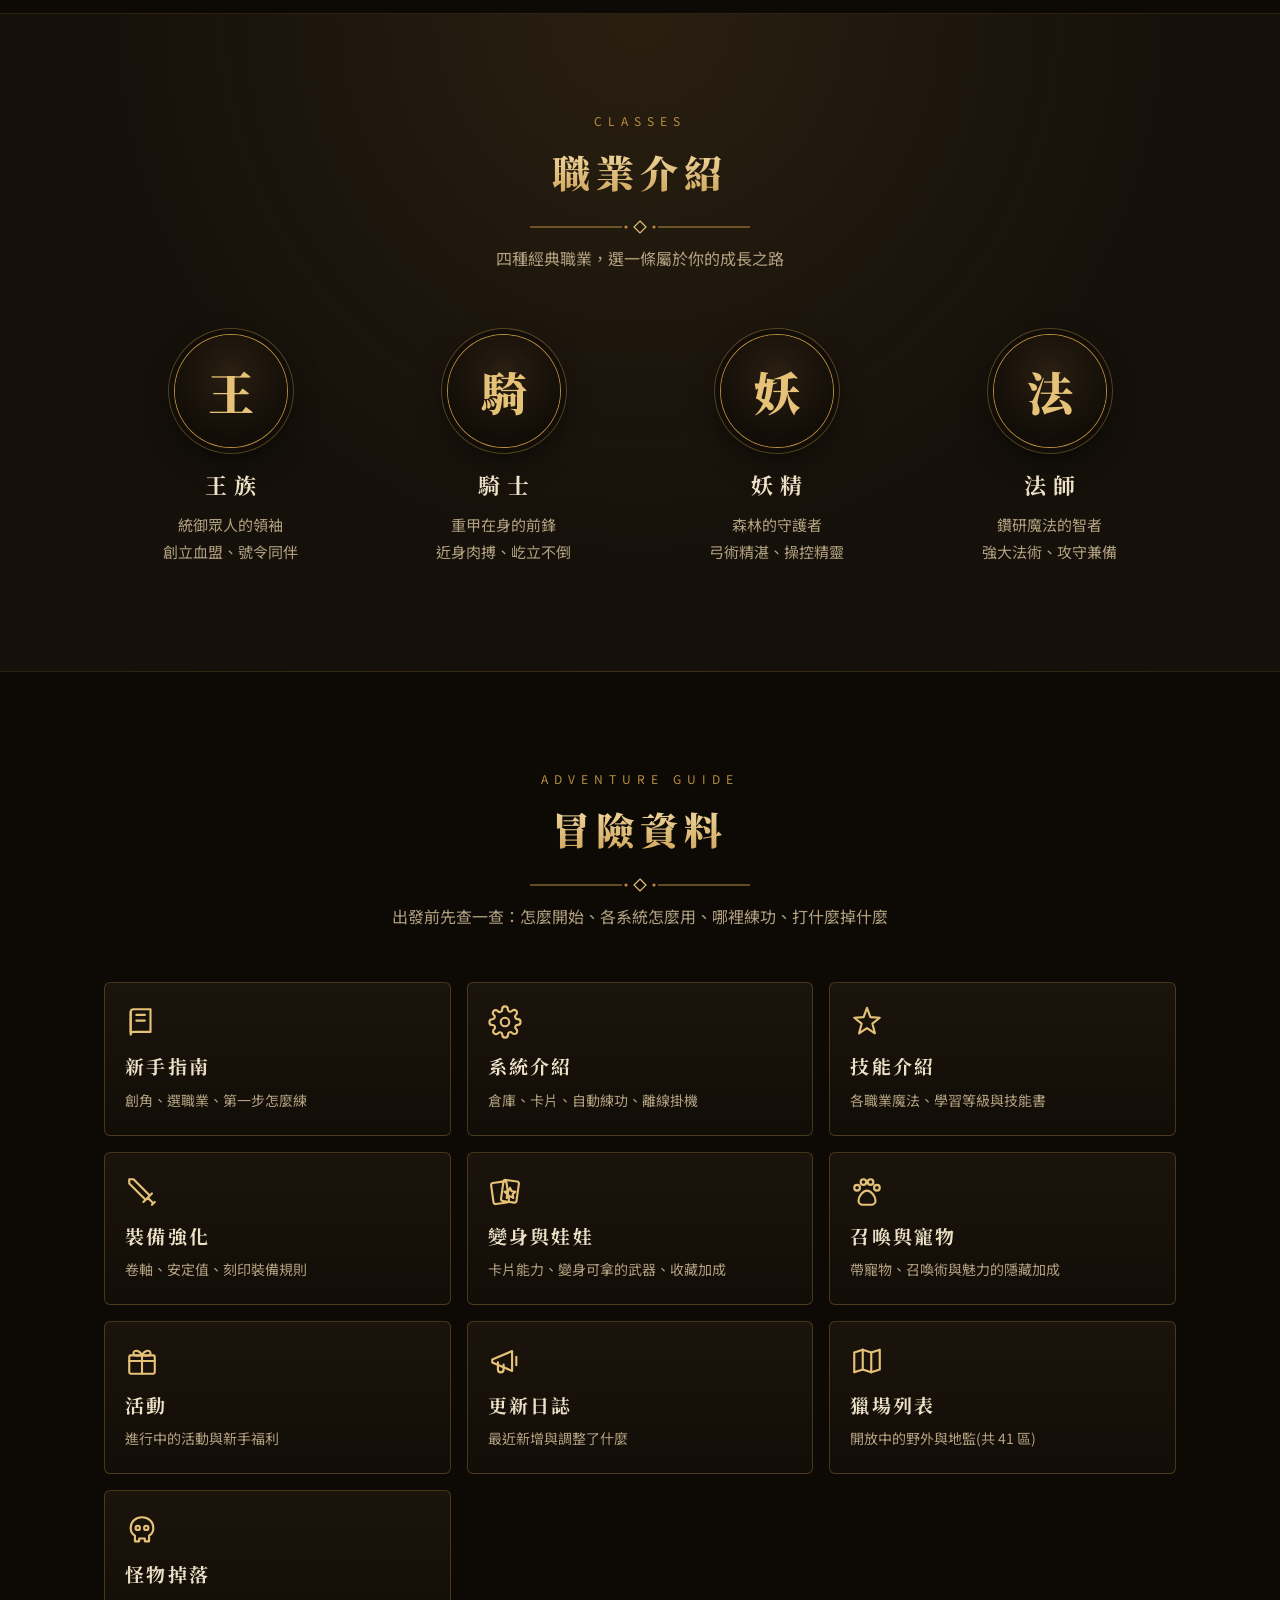
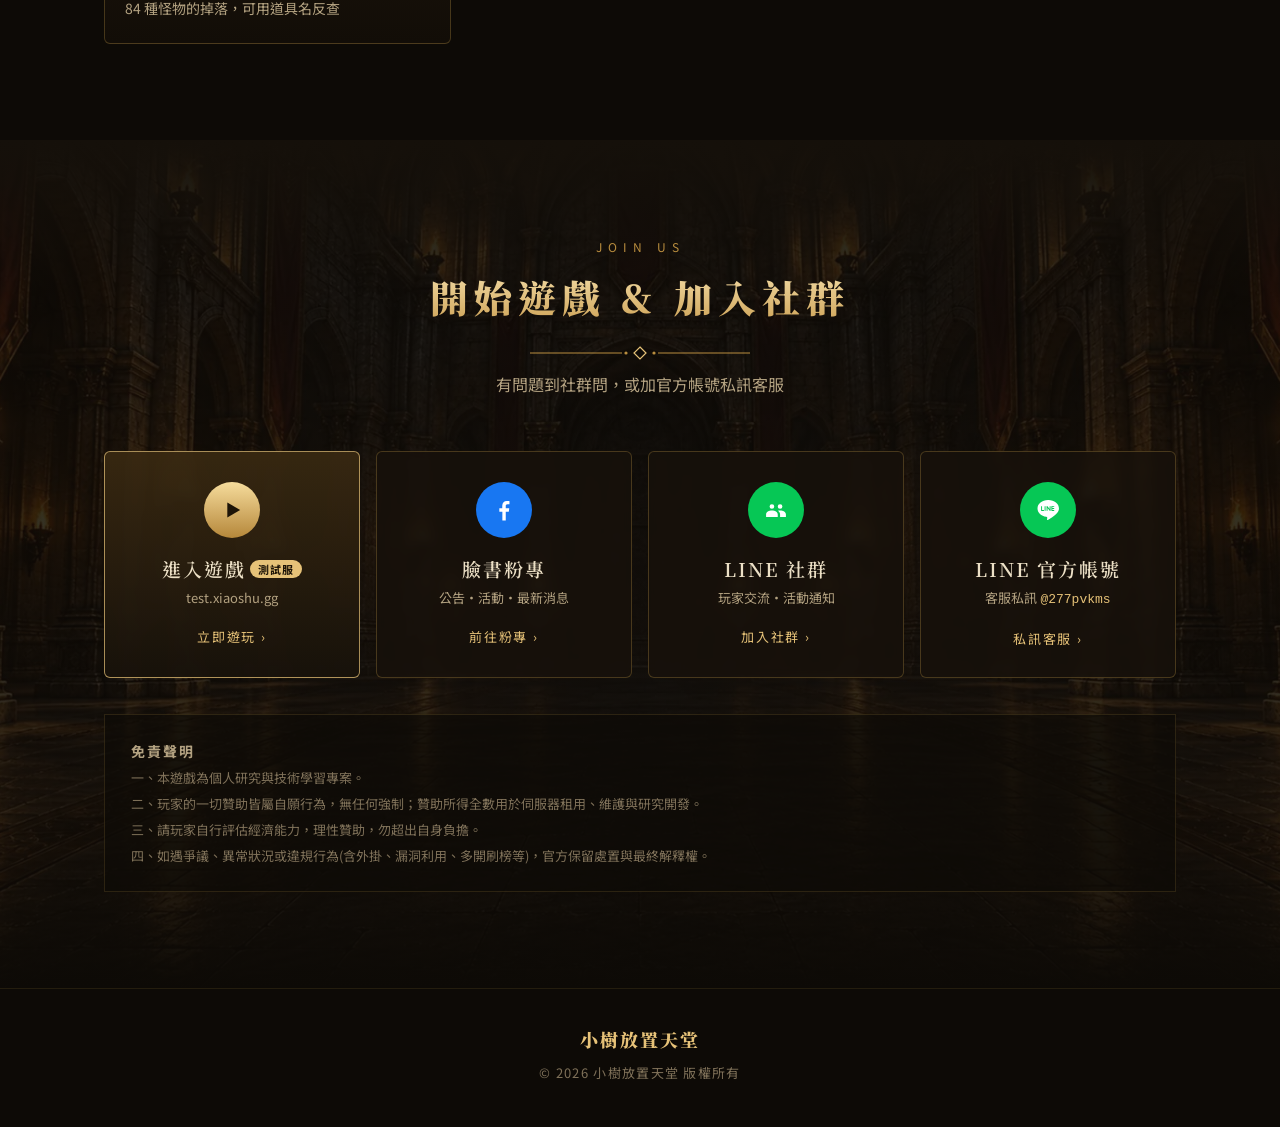
==== commit 82909c86: "新增「變身與娃娃」頁:開放中的變身卡 79/娃娃 50/收藏 55,變身標註可拿武器(近戰/只能拿弓/不限)(麥哥 10/22) 資料由 設計樣品/官網資料匯出/export_cards.js 從測試" ====
--- a/index.html
+++ b/index.html
@@ -121,6 +121,10 @@
           <svg viewBox="0 0 24 24" fill="none" stroke="currentColor" stroke-width="1.5" stroke-linecap="round" stroke-linejoin="round" aria-hidden="true"><path d="M14.5 17.5 3 6V3h3l11.5 11.5"/><path d="m13 19 6-6M16 16l4 4M19 21l2-2"/></svg>
           <div><h3>裝備強化</h3><p>卷軸、安定值、刻印裝備規則</p></div>
         </a>
+        <a class="guide-card" href="cards.html">
+          <svg viewBox="0 0 24 24" fill="none" stroke="currentColor" stroke-width="1.5" stroke-linecap="round" stroke-linejoin="round" aria-hidden="true"><rect x="3" y="5" width="11" height="15" rx="1.5" transform="rotate(-8 8.5 12.5)"/><rect x="10" y="4" width="11" height="15" rx="1.5" transform="rotate(8 15.5 11.5)"/><path d="M15.5 9l1.2 2.4 2.6.4-1.9 1.8.5 2.6-2.4-1.3-2.3 1.3.4-2.6-1.9-1.8 2.6-.4z"/></svg>
+          <div><h3>變身與娃娃</h3><p>卡片能力、變身可拿的武器、收藏加成</p></div>
+        </a>
         <a class="guide-card" href="pets.html">
           <svg viewBox="0 0 24 24" fill="none" stroke="currentColor" stroke-width="1.5" stroke-linecap="round" stroke-linejoin="round" aria-hidden="true"><circle cx="5" cy="9" r="2"/><circle cx="9.5" cy="5" r="2"/><circle cx="14.5" cy="5" r="2"/><circle cx="19" cy="9" r="2"/><path d="M12 11c-3 0-6 4.5-6 7a3 3 0 0 0 3 3h6a3 3 0 0 0 3-3c0-2.5-3-7-6-7z"/></svg>
           <div><h3>召喚與寵物</h3><p>帶寵物、召喚術與魅力的隱藏加成</p></div>
--- a/site.css
+++ b/site.css
@@ -261,6 +261,17 @@
 .tag.mark { border-color: var(--gold); color: var(--gold); background: rgba(230,194,120,.1); }
 .boss-badge { font-family: var(--sans); font-size: 11px; font-weight: 700; letter-spacing: .1em; color: #fff; background: linear-gradient(180deg, #c7533a, #8f2e1c); padding: 1px 8px; border-radius: 999px; }
 .grp-badge { font-family: var(--sans); font-size: 11px; letter-spacing: .1em; color: var(--gold); border: 1px solid var(--gold-dim); padding: 0 8px; border-radius: 999px; }
+/* 變身與娃娃頁 */
+.cards-sm { grid-template-columns: repeat(auto-fill, minmax(260px, 1fr)); }
+.subtabs a small { font-size: 12px; opacity: .75; letter-spacing: 0; }
+.gpill { font-family: var(--sans); font-size: 11px; font-weight: 700; letter-spacing: .1em; color: var(--gc); border: 1px solid var(--gc); padding: 0 8px; border-radius: 999px; background: rgba(13,10,6,.6); }
+.wb { font-family: var(--sans); font-size: 11px; font-weight: 700; letter-spacing: .08em; padding: 1px 8px; border-radius: 4px; white-space: nowrap; }
+.wb.melee { color: #f3c9a8; background: rgba(176,92,46,.28); border: 1px solid rgba(214,128,74,.55); }
+.wb.bow { color: #b9e3a6; background: rgba(70,130,52,.28); border: 1px solid rgba(118,186,92,.55); }
+.wb.all { color: #cfd8f3; background: rgba(80,98,150,.28); border: 1px solid rgba(132,152,214,.55); }
+.howto { margin: 0 0 20px; padding: 16px 20px; line-height: 1.9; font-size: 15px; color: var(--text-soft); background: linear-gradient(180deg, #1b140c, #120d07); border: 1px solid rgba(201,162,74,.22); border-left: 3px solid var(--gold); border-radius: 6px; }
+.howto b { color: var(--gold); }
+#wchips { margin-top: 2px; }
 /* 獵場頁:每區一張寬卡,每隻怪一列「名稱/等級 | 掉落道具」 */
 .cards.one { grid-template-columns: 1fr; }
 .znote { color: var(--text-soft); font-size: 13.5px; margin: -4px 0 12px; padding: 6px 12px; border-left: 2px solid var(--gold-2); background: rgba(230,194,120,.06); }
